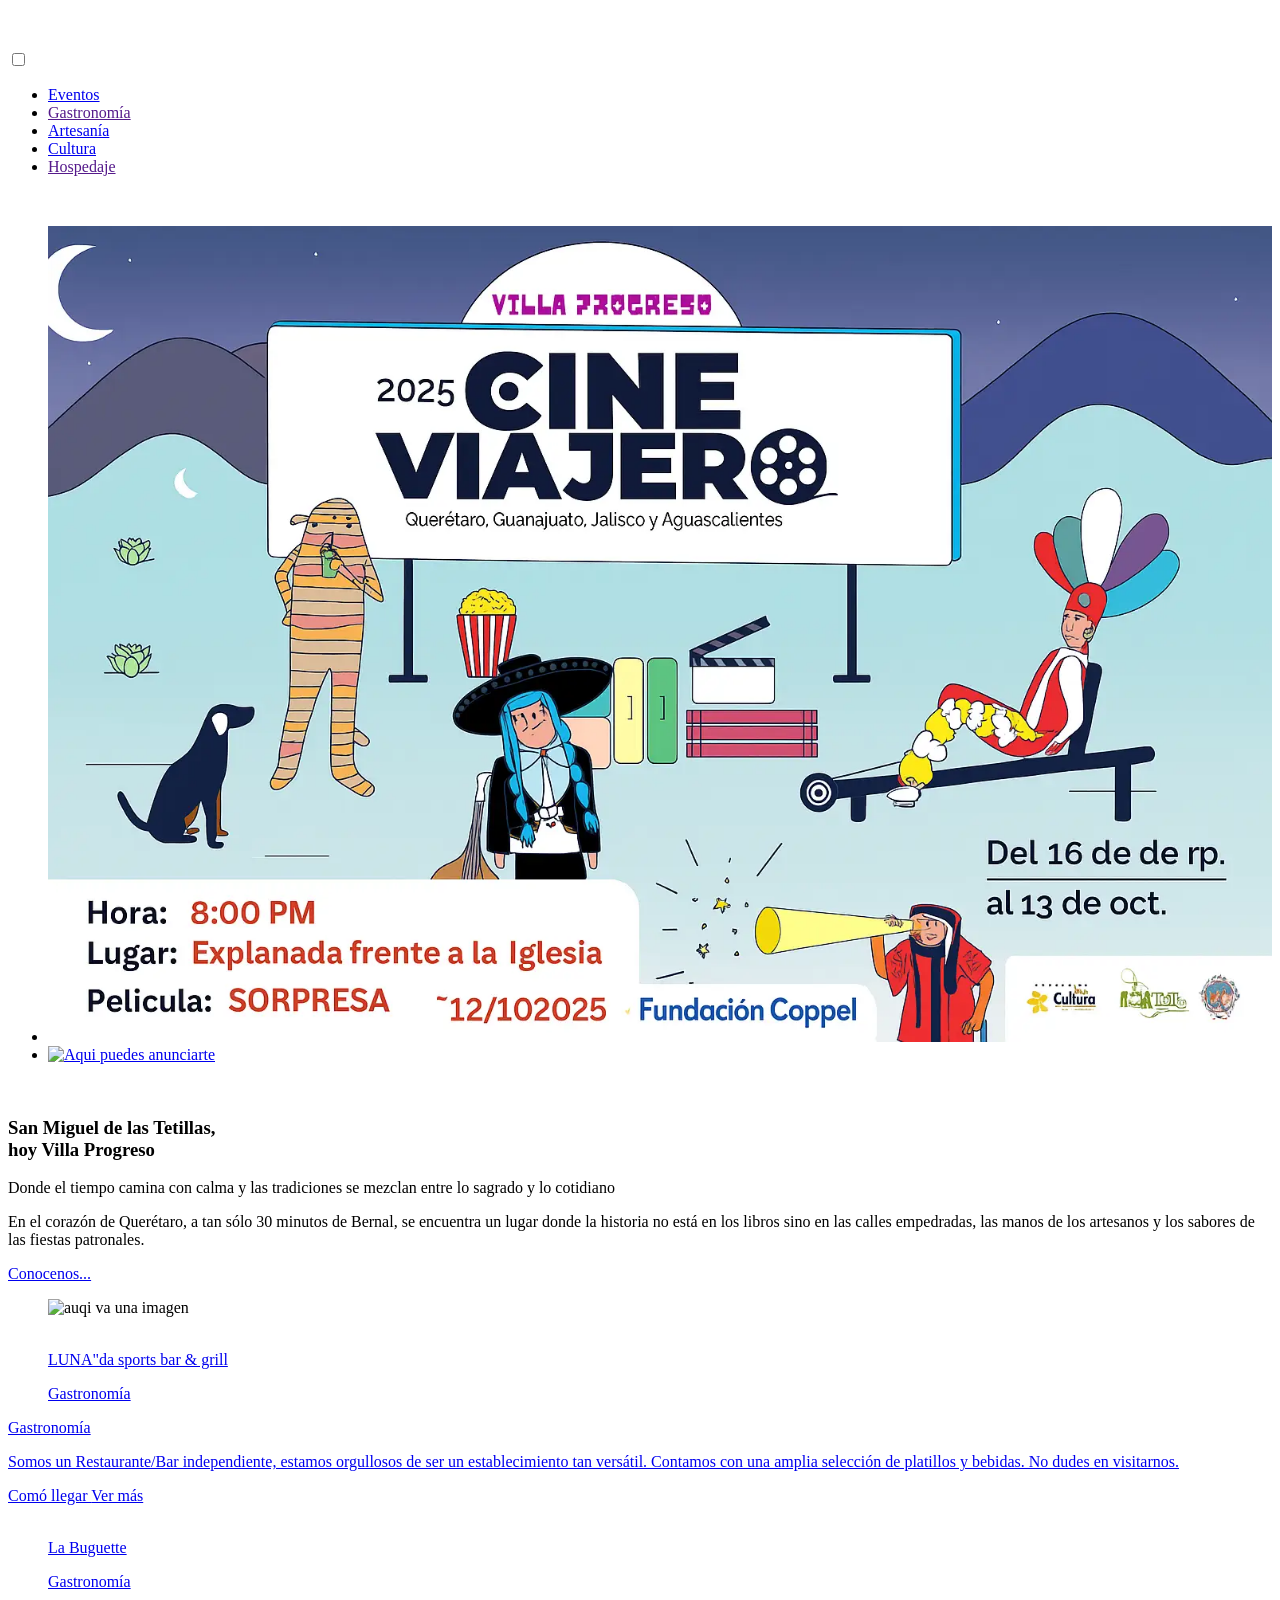
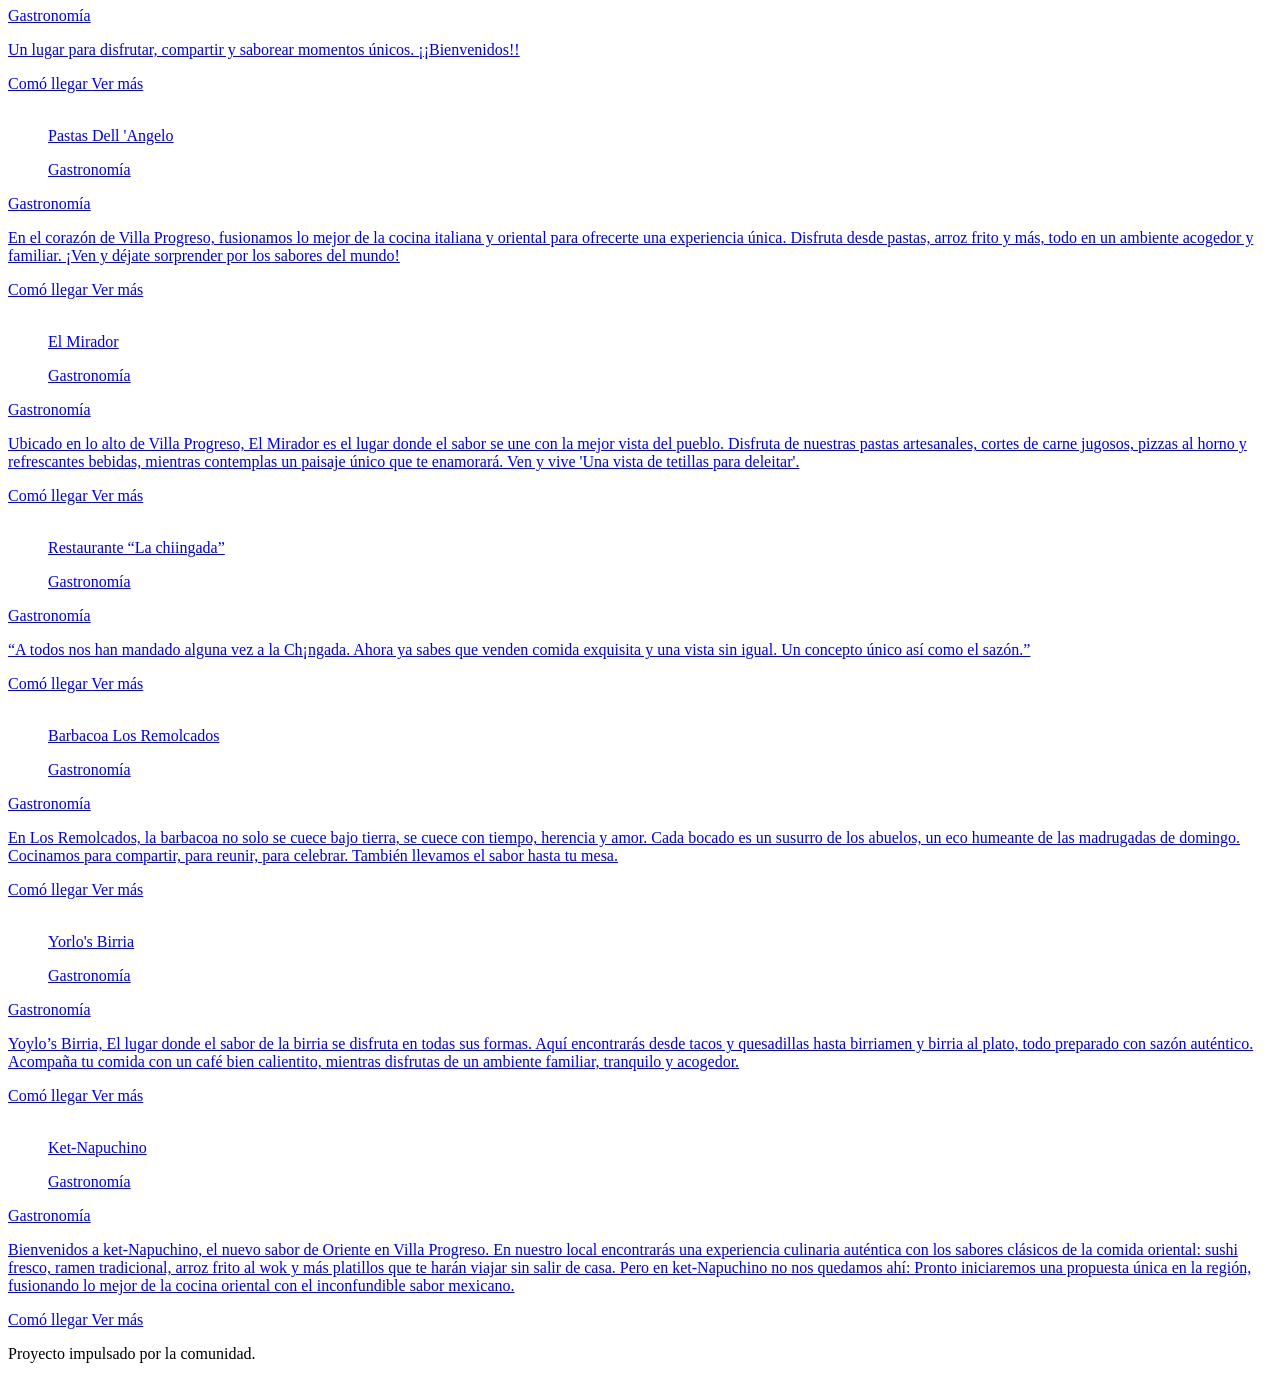
==== index.html @ 4c554a11 "se agrego evento cine viajero" ====
<!DOCTYPE html>
<html lang="es-MX">
  <head>
    <meta charset="UTF-8" />
    <meta name="viewport" content="width=device-width, initial-scale=1.0" />

    <title>Villa Progreso</title>

    <link rel="stylesheet" href="./styles/styles.css" />

    <link
      rel="icon"
      sizes="16x16 32x32 48x48"
      type="image/x-icon"
      href="./assets/villaprogreso/ico/vpfav.ico"
    />

    <link rel="canonical" href="https://www.villaprogreso.com" />

    <meta
      name="description"
      content="Villa Progreso, considerada una de las joyas del semidesierto queretano, destaca por la riqueza de su cultura y tradición. Este emblemático lugar es reconocido por la elaboración de artesanías en ixtle, el aprovechamiento del maguey, su cerámica típica y, de manera especial, por la celebración en honor a San Miguel Arcángel, una festividad que reúne historia, devoción y comunidad."
    />

    <meta name="robots" content="Index, content" />
    <!-- <meta name="robots" content="Index, follow"> -->

    <meta name="theme-color" content="#226DAA" />

    <!-- open graph -->
    <meta property="og:title" content="Villa Progreso" />
    <meta
      property="og:description"
      content="Villa Progreso, considerada una de las joyas del semidesierto queretano, destaca por la riqueza de su cultura y tradición. Este emblemático lugar es reconocido por la elaboración de artesanías en ixtle, el aprovechamiento del maguey, su cerámica típica y, de manera especial, por la celebración en honor a San Miguel Arcángel, una festividad que reúne historia, devoción y comunidad."
    />
    <meta
      property="og:image"
      content="https://villaprogreso.com/assets/carousel/eventos/fiestaSanMiguelArcangel169.webp"
    />
    <meta
      property="og:image:alt"
      content="Villa Progreso, fiesta en honor a San Migul Arcangel 26 al 30 de Septiembre."
    />

    <!-- <script defer src="js.js"></script> -->

    <link rel="stylesheet" href="./styles/menu.css" />
    <link rel="stylesheet" href="./styles/carousel.css" />
    <link rel="stylesheet" href="./styles/invitacion.css" />
    <link rel="stylesheet" href="./styles/cards.css" />

    <!-- <link rel="stylesheet" href="./css/tablet.css" media="screen and (min-width: 600px)"> -->
    <!--media=s"creen and (width >= 600px)"-->

    <script defer src="./js/carousel.js"></script>
  </head>
  <body>
    <header class="header">
      <nav class="nav container">
        <label for="" class="icox"></label>

        <figure class="nav__figure">
          <a href="./index.html">
            <img
              src="./assets/villaprogreso/ico/logoVilla.svg"
              alt=""
              class="nav__logo"
            />
          </a>
        </figure>

        <label class="nav__toggle">
          <input type="checkbox" id="menu-input" class="nav__input" />
        </label>

        <ul class="nav__list">
          <li class="nav__item">
            <a href="./cineViajero.html" class="nav__link">
              Eventos
            </a>
          </li>

          <li class="nav__item">
            <a href="" class="nav__link desabled"> Gastronomía</a>
          </li>

          <li class="nav__item">
            <a href="#" class="nav__link desabled"> Artesanía</a>
          </li>

          <li class="nav__item">
            <a href="#" class="nav__link desabled"> Cultura </a>
          </li>

          <li class="nav__item">
            <a href="" class="nav__link desabled"> Hospedaje </a>
          </li>
        </ul>
      </nav>
    </header>

    <main class="main container">
      <section class="section__carousel">
        <div class="wrapper">
          <img
            src="./assets/carousel/icons/arrow-left.png"
            alt=""
            class="i left"
            id="left"
          />

          <ul class="carousel">
            <li class="card">
              <div class="img">
                <a href="./cineViajero.html" target="">
                  <img
                    src="./assets/carousel/eventos/cineviajero.webp"
                    alt=""
                    draggable="false"
                    style="
                      width: 100%;
                      height: 100%;
                      object-fit: contain;
                      object-position: center;
                    "
                  />
                </a>
              </div>
            </li>

            <li class="card">
              <div class="img">
                <a href="#">
                  <picture>
                    <source
                      media="(min-width:1020px)"
                      srcset="./assets/carousel/anunciate/anuncio1024.webp"
                    />

                    <source
                      media="(min-width:760px)"
                      srcset="./assets/carousel/anunciate/anuncio768.webp"
                    />

                    <source
                      media="(min-width:640px)"
                      srcset="./assets/carousel/anunciate/anuncio640.webp"
                    />

                    <img
                      src="./assets/carousel/anunciate/anuncio360.webp"
                      alt="Aqui puedes anunciarte"
                      draggable="false"
                    />
                  </picture>
                </a>
              </div>
            </li>
          </ul>

          <img
            src="./assets/carousel/icons/arrow-right.png"
            alt=""
            class="i righ"
            id="right"
          />
        </div>
      </section>

      <section class="invitacion">
        <article class="invitacion__article">
          <h1>
            San Miguel de las Tetillas, <br />
            hoy Villa Progreso
          </h1>
          <p>
            Donde el tiempo camina con calma y las tradiciones se mezclan entre
            lo sagrado y lo cotidiano
          </p>

          <p>
            En el corazón de Querétaro, a tan sólo 30 minutos de Bernal, se
            encuentra un lugar donde la historia no está en los libros sino en
            las calles empedradas, las manos de los artesanos y los sabores de
            las fiestas patronales.
          </p>

          <a href="./conocenos.html" class="btn-primary"> Conocenos... </a>
        </article>
        <figure class="invitacion__picture">
          <img
            src="./assets/villaprogreso/parroquia43.webp"
            alt="auqi va una imagen"
            class="invitacion__img"
          />
        </figure>
      </section>

      <section class="cards__main">
        <div class="cards__container">
          <!-- la Luna 'da -->
          <article class="card">
            <a href="./gastronomia/laLunada.html" class="card--link">
              <figure class="card__figure">
                <img src="./gastronomia/laLunada/lld01.webp" alt="" />

                <figcaption class="card__figcaption">
                  LUNA"da sports bar & grill
                </figcaption>
                <p class="category__fc">Gastronomía</p>
              </figure>
              <div class="card__text__container">
                <p class="category">Gastronomía</p>

                <p class="card__text__span lines">
                  Somos un Restaurante/Bar independiente, estamos orgullosos de
                  ser un establecimiento tan versátil. Contamos con una amplia
                  selección de platillos y bebidas. No dudes en visitarnos.
                </p>
              </div>
            </a>

            <div class="card__buttons">
              <a
                href="https://maps.app.goo.gl/YqYnYjipiBru1Eoi9"
                target="_blank"
                class="btn-card-secundary btn"
              >
                Comó llegar
              </a>

              <a
                href="./gastronomia/laLunada.html"
                class="btn-card-primary btn"
              >
                Ver más
              </a>
            </div>
          </article>

          <!-- la Buguette -->
          <article class="card">
            <a href="./gastronomia/laBuguette.html" class="card--link">
              <figure class="card__figure">
                <img src="./gastronomia/laBuguette/lb01.webp" alt="" />

                <figcaption class="card__figcaption">La Buguette</figcaption>
                <p class="category__fc">Gastronomía</p>
              </figure>
              <div class="card__text__container">
                <p class="category">Gastronomía</p>

                <p class="card__text__span lines">
                  Un lugar para disfrutar, compartir y saborear momentos únicos.
                  ¡¡Bienvenidos!!
                </p>
              </div>
            </a>

            <div class="card__buttons">
              <a
                href="https://maps.app.goo.gl/FmpTKEu6FUBRHVbZ7"
                target="_blank"
                class="btn-card-secundary btn"
              >
                Comó llegar
              </a>

              <a
                href="./gastronomia/laBuguette.html"
                class="btn-card-primary btn"
              >
                Ver más
              </a>
            </div>
          </article>

          <!-- pastas Dell 'Angelo -->
          <article class="card">
            <a href="./gastronomia/dellAngelo.html" class="card--link">
              <figure class="card__figure">
                <img src="./gastronomia/dellAngelo/cdalogo.webp" alt="" />

                <figcaption class="card__figcaption">
                  Pastas Dell 'Angelo
                </figcaption>
                <p class="category__fc">Gastronomía</p>
              </figure>
              <div class="card__text__container">
                <p class="category">Gastronomía</p>

                <p class="card__text__span lines">
                  En el corazón de Villa Progreso, fusionamos lo mejor de la
                  cocina italiana y oriental para ofrecerte una experiencia
                  única. Disfruta desde pastas, arroz frito y más, todo en un
                  ambiente acogedor y familiar. ¡Ven y déjate sorprender por los
                  sabores del mundo!
                </p>
              </div>
            </a>

            <div class="card__buttons">
              <a
                href="https://maps.app.goo.gl/3WyGg6VbJYJTY5Vo8"
                target="_blank"
                class="btn-card-secundary btn"
              >
                Comó llegar
              </a>

              <a
                href="./gastronomia/dellAngelo.html"
                class="btn-card-primary btn"
              >
                Ver más
              </a>
            </div>
          </article>

          <!-- el Mirador -->
          <article class="card">
            <a href="./gastronomia/elMirador.html" class="card--link">
              <figure class="card__figure">
                <img src="./gastronomia/elMirador/emlcentro.webp" alt="" />

                <figcaption class="card__figcaption">El Mirador</figcaption>
                <p class="category__fc">Gastronomía</p>
              </figure>
              <div class="card__text__container">
                <p class="category">Gastronomía</p>

                <p class="card__text__span lines">
                  Ubicado en lo alto de Villa Progreso, El Mirador es el lugar
                  donde el sabor se une con la mejor vista del pueblo. Disfruta
                  de nuestras pastas artesanales, cortes de carne jugosos,
                  pizzas al horno y refrescantes bebidas, mientras contemplas un
                  paisaje único que te enamorará. Ven y vive 'Una vista de
                  tetillas para deleitar'.
                </p>
              </div>
            </a>

            <div class="card__buttons">
              <a
                href="https://maps.app.goo.gl/1ybiRi67thZ9RsF89"
                target="_blank"
                class="btn-card-secundary btn"
              >
                Comó llegar
              </a>

              <a
                href="./gastronomia/elMirador.html"
                class="btn-card-primary btn"
              >
                Ver más
              </a>
            </div>
          </article>

          <!-- Restaurante “La chiingada” -->
          <article class="card">
            <a href="./gastronomia/laChingada.html" class="card--link">
              <figure class="card__figure">
                <img src="./gastronomia/laChingada/lc01.webp" alt="" />

                <figcaption class="card__figcaption">
                  Restaurante “La chiingada”
                </figcaption>
                <p class="category__fc">Gastronomía</p>
              </figure>
              <div class="card__text__container">
                <p class="category">Gastronomía</p>

                <p class="card__text__span lines">
                  “A todos nos han mandado alguna vez a la Ch¡ngada. Ahora ya
                  sabes que venden comida exquisita y una vista sin igual. Un
                  concepto único así como el sazón.”
                </p>
              </div>
            </a>

            <div class="card__buttons">
              <a
                href="https://maps.app.goo.gl/gmJ7ibFRWQPC9jTUA"
                target="_blank"
                class="btn-card-secundary btn"
              >
                Comó llegar
              </a>

              <a
                href="./gastronomia/laChingada.html"
                class="btn-card-primary btn"
              >
                Ver más
              </a>
            </div>
          </article>

          <!-- los Remolcados -->
          <article class="card">
            <a href="./gastronomia/losRemolcados.html" class="card--link">
              <figure class="card__figure">
                <img src="./gastronomia/losRemolcados/lr01.webp" alt="" />

                <figcaption class="card__figcaption">
                  Barbacoa Los Remolcados
                </figcaption>
                <p class="category__fc">Gastronomía</p>
              </figure>
              <div class="card__text__container">
                <p class="category">Gastronomía</p>

                <p class="card__text__span lines">
                  En Los Remolcados, la barbacoa no solo se cuece bajo tierra,
                  se cuece con tiempo, herencia y amor. Cada bocado es un
                  susurro de los abuelos, un eco humeante de las madrugadas de
                  domingo. Cocinamos para compartir, para reunir, para celebrar.
                  También llevamos el sabor hasta tu mesa.
                </p>
              </div>
            </a>

            <div class="card__buttons">
              <a
                href="https://maps.app.goo.gl/9jHkiJTRdJJL4L1Q6"
                target="_blank"
                class="btn-card-secundary btn"
              >
                Comó llegar
              </a>

              <a
                href="./gastronomia/losRemolcados.html"
                class="btn-card-primary btn"
              >
                Ver más
              </a>
            </div>
          </article>

          <!-- los Tres Carnales -->
          <!-- <article class="card">
            <a href="./gastronomia/losTresCarnales.html" class="card--link">
              <figure class="card__figure">
                <img
                  src="./gastronomia/losTresCarnales/losTresCarnales01.webp"
                  alt=""
                />

                <figcaption class="card__figcaption">
                  Taqueria Los Tres Carnales
                </figcaption>
                <p class="category__fc">Gastronomía</p>
              </figure>
              <div class="card__text__container">
                <p class="category">Gastronomía</p>

                <p class="card__text__span lines">
                  Taquería Los Tres Carnales, Disfruta el sabor auténtico de
                  Villa Progreso con taquitos llenos de sazón. En Taquería Los
                  Tres Carnales encontrarás un ambiente familiar, rico sazón y
                  un menú lleno de antojitos: tacos, volcanes, quesadillas y
                  mucho más. También contamos con servicio a domicilio y
                  atención para tus eventos. ¡No te quedes con el antojo, ven y
                  conoce Taquería Los Tres Carnales! 🌮🔥
                </p>
              </div>
            </a>

            <div class="card__buttons">
              <a
                href="https://maps.app.goo.gl/isxGPs5d1E8Lze8aA"
                target="_blank"
                class="btn-card-secundary btn"
              >
                Comó llegar
              </a>

              <a
                href="./gastronomia/losTresCarnales.html"
                class="btn-card-primary btn"
              >
                Ver más
              </a>
            </div>
          </article> -->

          <!-- Yorlos Birria -->
          <article class="card">
            <a href="./gastronomia/yorlosBirria.html" class="card--link">
              <figure class="card__figure">
                <img src="./gastronomia/yorlosBirria/yb01.webp" alt="" />

                <figcaption class="card__figcaption">Yorlo's Birria</figcaption>
                <p class="category__fc">Gastronomía</p>
              </figure>
              <div class="card__text__container">
                <p class="category">Gastronomía</p>

                <p class="card__text__span lines">
                  Yoylo’s Birria, El lugar donde el sabor de la birria se
                  disfruta en todas sus formas. Aquí encontrarás desde tacos y
                  quesadillas hasta birriamen y birria al plato, todo preparado
                  con sazón auténtico. Acompaña tu comida con un café bien
                  calientito, mientras disfrutas de un ambiente familiar,
                  tranquilo y acogedor.
                </p>
              </div>
            </a>

            <div class="card__buttons">
              <a
                href="https://maps.app.goo.gl/Jc1QsHDhvcxaP7cLA"
                target="_blank"
                class="btn-card-secundary btn"
              >
                Comó llegar
              </a>

              <a
                href="./gastronomia/yorlosBirria.html"
                class="btn-card-primary btn"
              >
                Ver más
              </a>
            </div>
          </article>

          <!-- ket-Napuchino -->
          <article class="card">
            <a href="./gastronomia/ketNapuchino.html" class="card--link">
              <figure class="card__figure">
                <img src="./gastronomia/ketNapuchino/kn01.webp" alt="" />

                <figcaption class="card__figcaption">Ket-Napuchino</figcaption>
                <p class="category__fc">Gastronomía</p>
              </figure>
              <div class="card__text__container">
                <p class="category">Gastronomía</p>

                <p class="card__text__span lines">
                  Bienvenidos a ket-Napuchino, el nuevo sabor de Oriente en
                  Villa Progreso. En nuestro local encontrarás una experiencia
                  culinaria auténtica con los sabores clásicos de la comida
                  oriental: sushi fresco, ramen tradicional, arroz frito al wok
                  y más platillos que te harán viajar sin salir de casa. Pero en
                  ket-Napuchino no nos quedamos ahí: Pronto iniciaremos una
                  propuesta única en la región, fusionando lo mejor de la cocina
                  oriental con el inconfundible sabor mexicano.
                </p>
              </div>
            </a>

            <div class="card__buttons">
              <a
                href="https://maps.app.goo.gl/Z9stx4shYhFq1jr29"
                target="_blank"
                class="btn-card-secundary btn"
              >
                Comó llegar
              </a>

              <a
                href="./gastronomia/ketNapuchino.html"
                class="btn-card-primary btn"
              >
                Ver más
              </a>
            </div>
          </article>

          <!-- la Luna 'da -->
          <!-- <article class="card">
            <a href="./gastronomia/laLunada.html" class="card--link">
              <figure class="card__figure">
                <img src="./gastronomia/laLunada/lld01.webp" alt="" />

                <figcaption class="card__figcaption">
                  LUNA"da sports bar & grill
                </figcaption>
                <p class="category__fc">Gastronomía</p>
              </figure>
              <div class="card__text__container">
                <p class="category">Gastronomía</p>

                <p class="card__text__span lines">
                  Somos un Restaurante/Bar independiente, estamos orgullosos de
                  ser un establecimiento tan versátil. Contamos con una amplia
                  selección de platillos y bebidas. No dudes en visitarnos.
                </p>
              </div>
            </a>

            <div class="card__buttons">
              <a
                href="https://maps.app.goo.gl/YqYnYjipiBru1Eoi9"
                target="_blank"
                class="btn-card-secundary btn"
              >
                Comó llegar
              </a>

              <a
                href="./gastronomia/lalunada.html"
                class="btn-card-primary btn"
              >
                Ver más
              </a>
            </div>
          </article> -->
        </div>
      </section>
    </main>

    <footer class="footer container">
      <p>Proyecto impulsado por la comunidad.</p>
    </footer>
  </body>
</html>
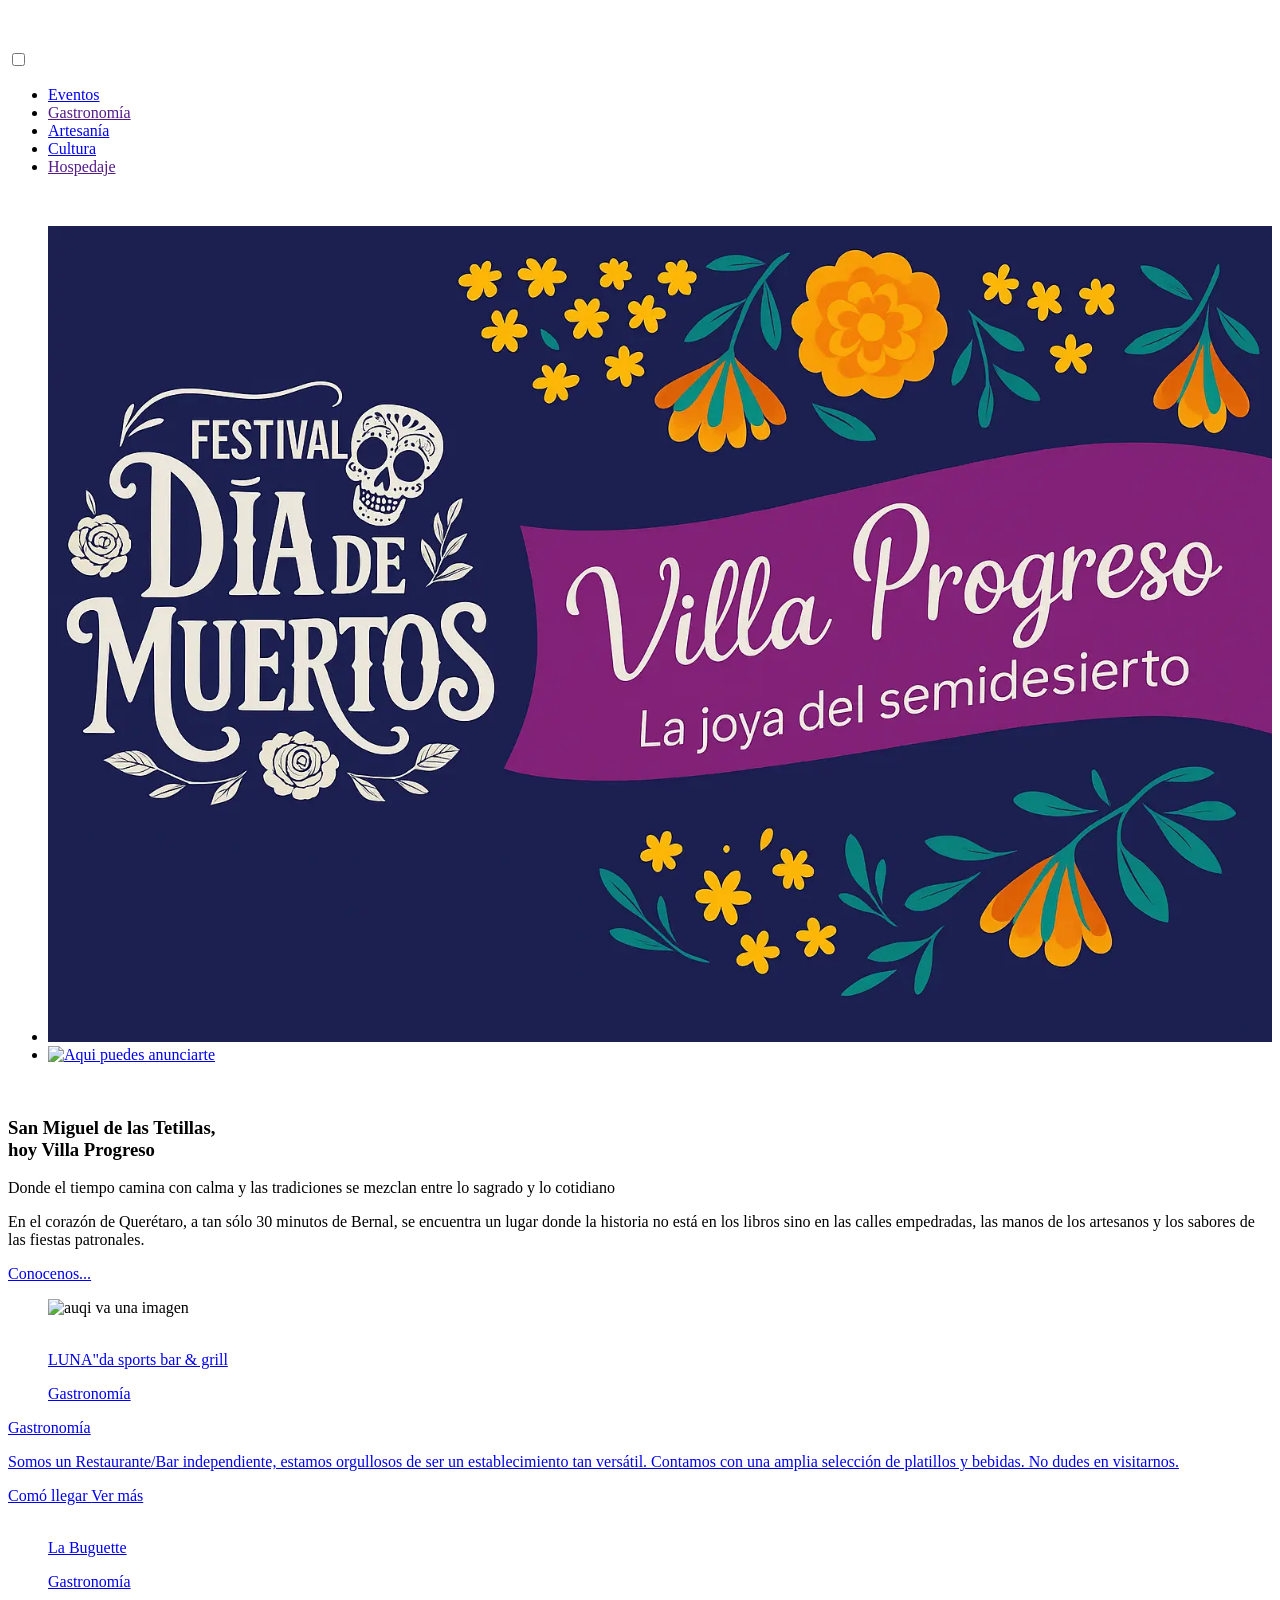
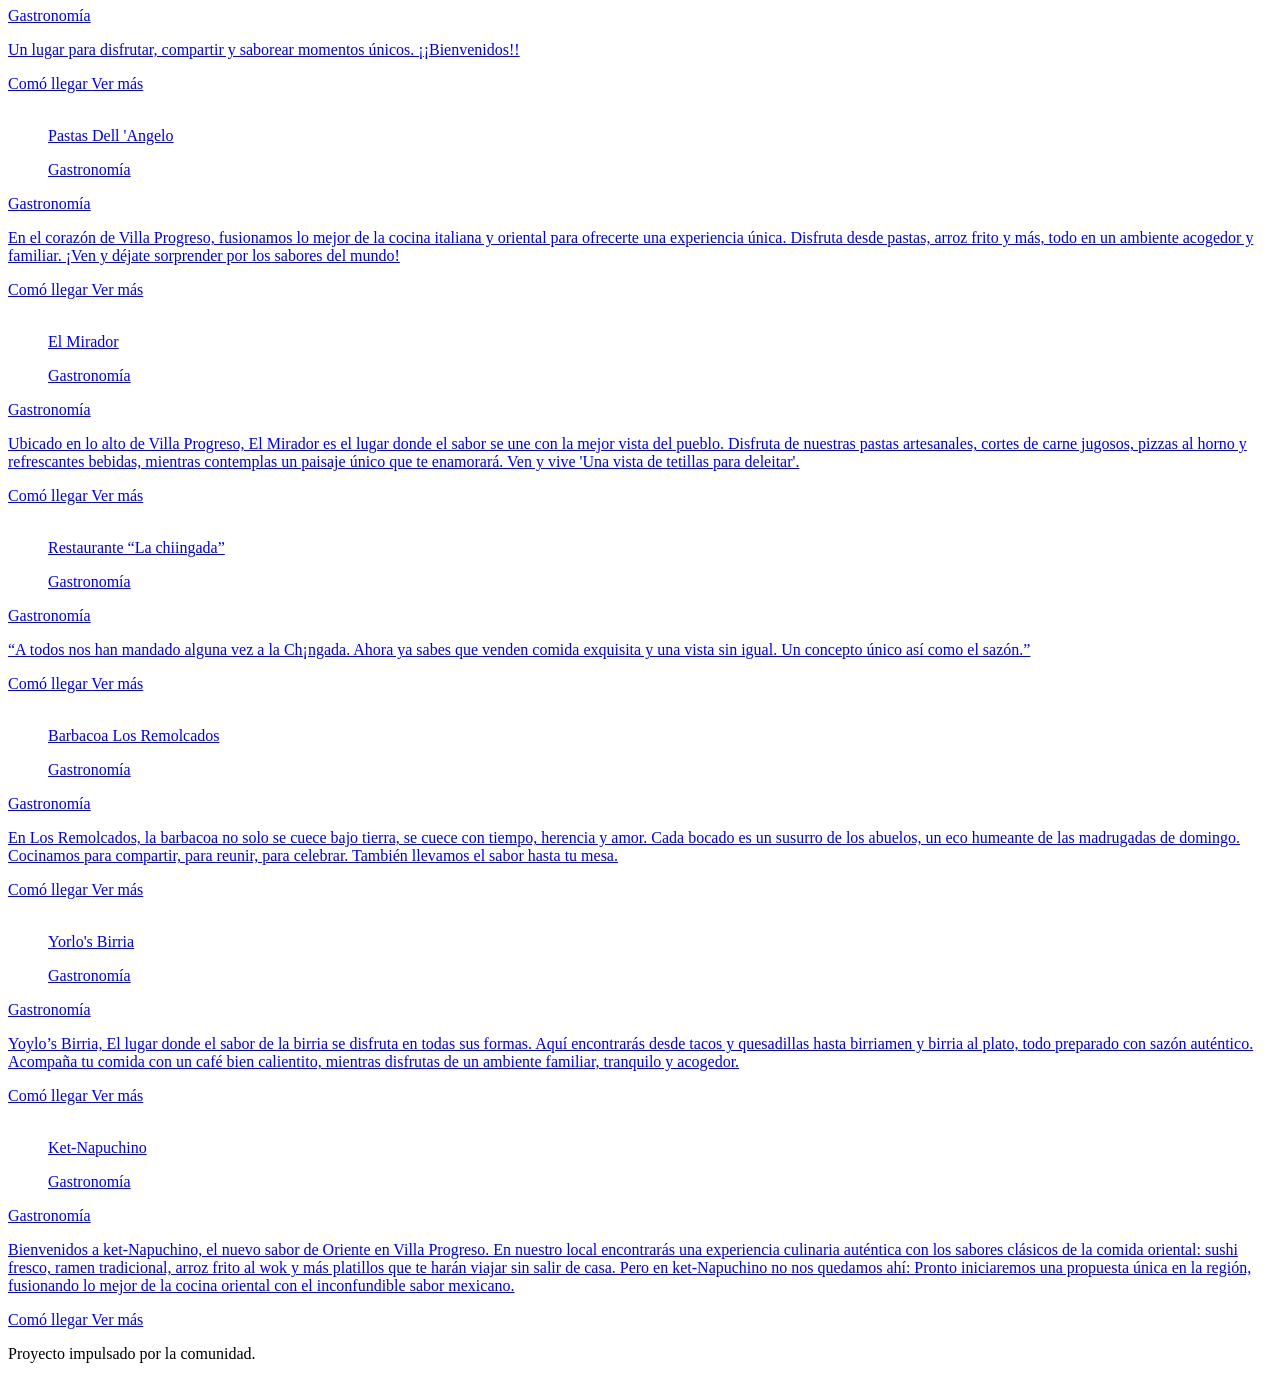
==== commit 58e0b20e: "se agrego evento de dia de muertos" ====
--- a/index.html
+++ b/index.html
@@ -75,7 +75,7 @@
 
         <ul class="nav__list">
           <li class="nav__item">
-            <a href="./cineViajero.html" class="nav__link">
+            <a href="./diaDeMuertos.html" class="nav__link">
               Eventos
             </a>
           </li>
@@ -112,9 +112,9 @@
           <ul class="carousel">
             <li class="card">
               <div class="img">
-                <a href="./cineViajero.html" target="">
+                <a href="./diaDeMuertos.html" target="">
                   <img
-                    src="./assets/carousel/eventos/cineviajero.webp"
+                    src="./assets/carousel/eventos/muertos01.webp"
                     alt=""
                     draggable="false"
                     style="
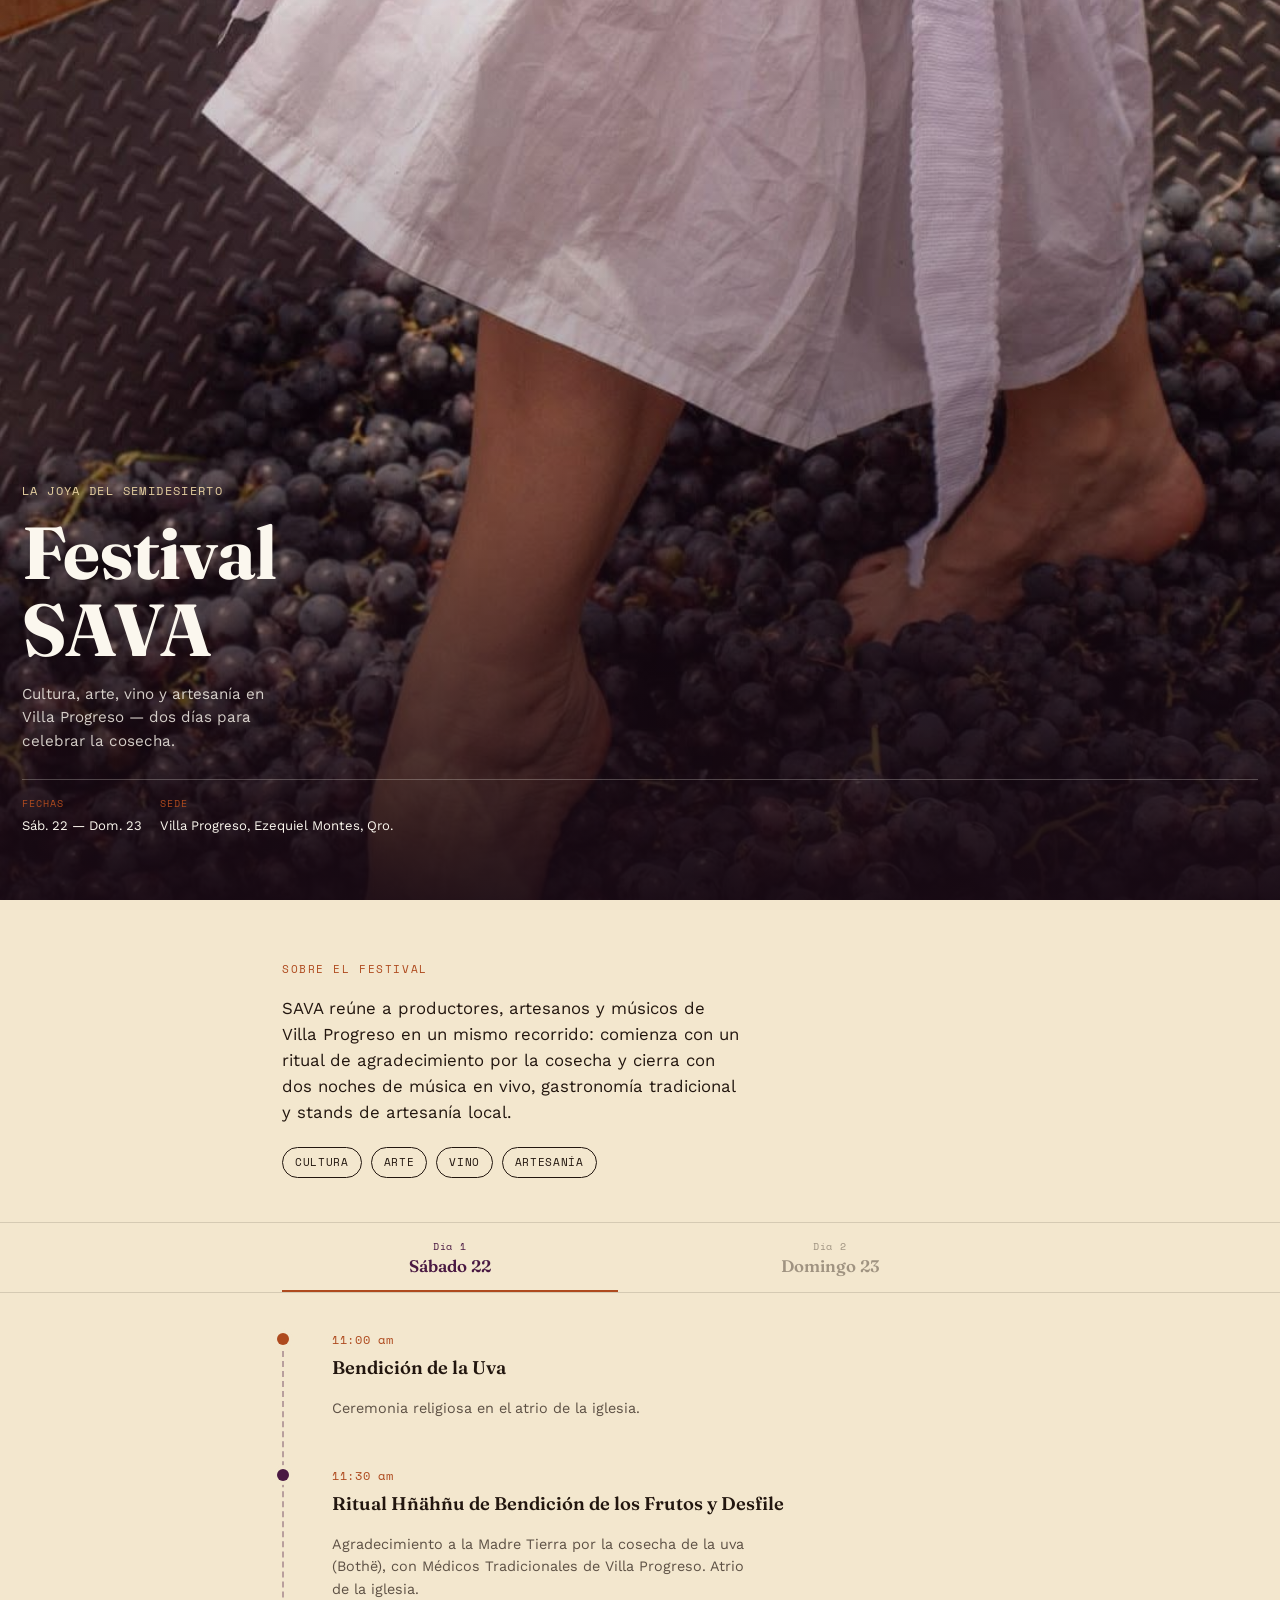
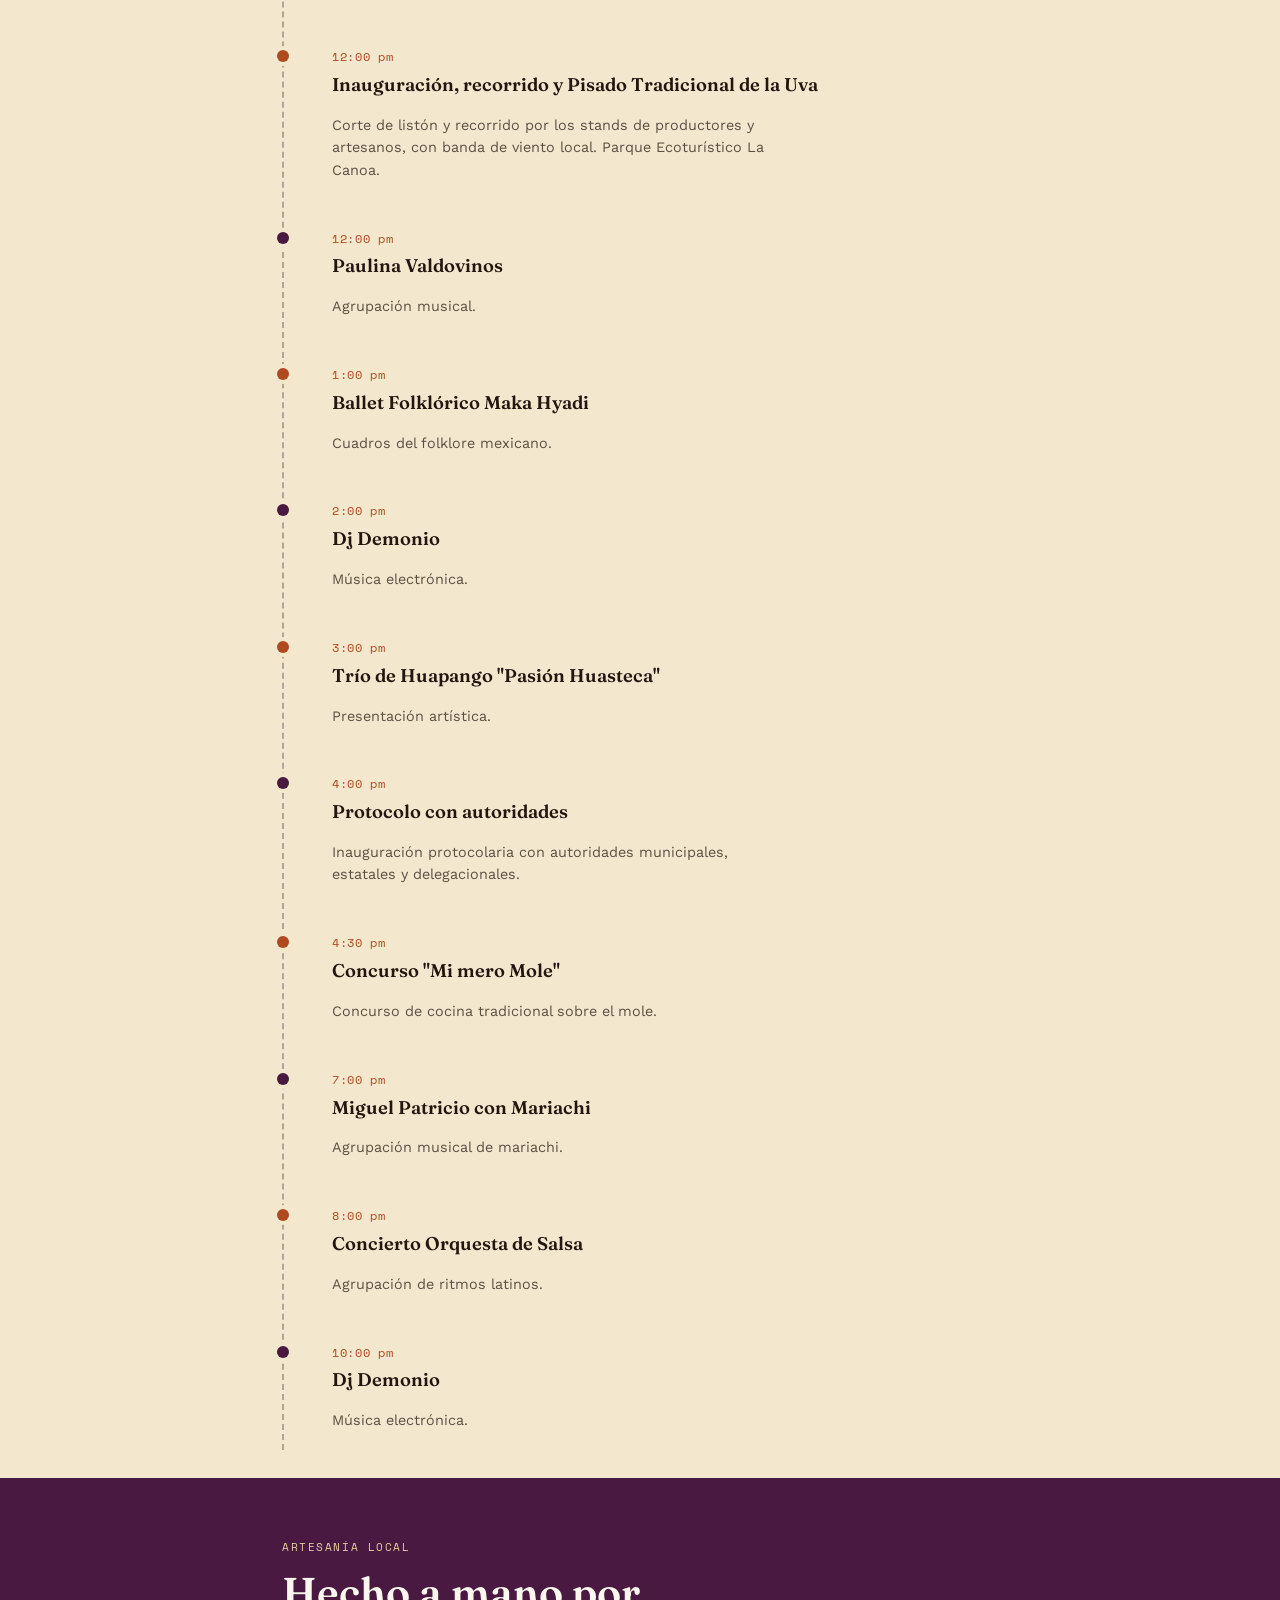
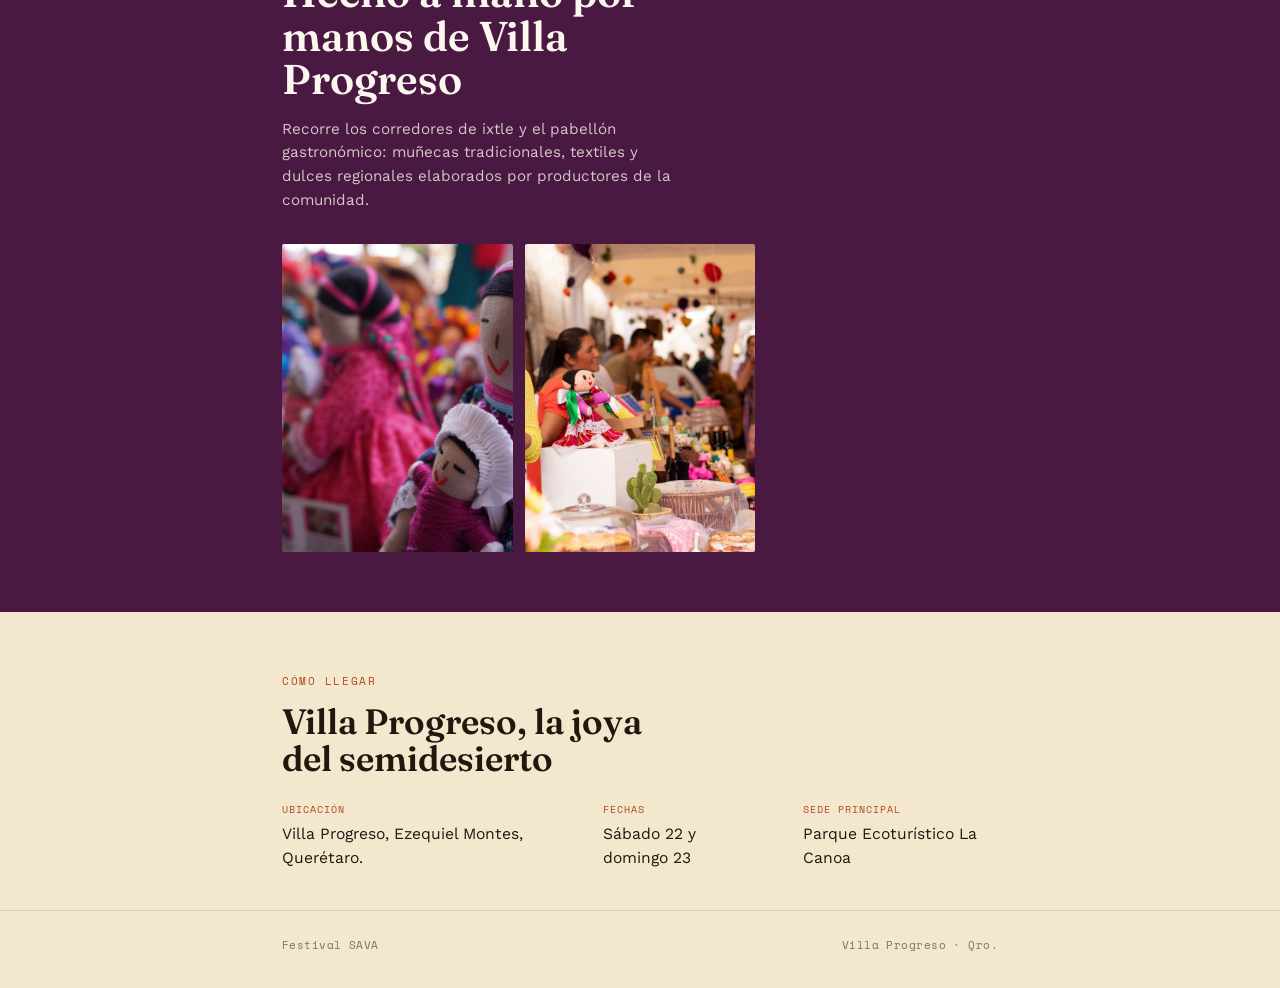
==== commit 676f2c4e: "evento1 evento1" ====
--- a/index.html
+++ b/index.html
@@ -1,621 +1,558 @@
 <!DOCTYPE html>
-<html lang="es-MX">
-  <head>
-    <meta charset="UTF-8" />
-    <meta name="viewport" content="width=device-width, initial-scale=1.0" />
-
-    <title>Villa Progreso</title>
-
-    <link rel="stylesheet" href="./styles/styles.css" />
-
-    <link
-      rel="icon"
-      sizes="16x16 32x32 48x48"
-      type="image/x-icon"
-      href="./assets/villaprogreso/ico/vpfav.ico"
-    />
-
-    <link rel="canonical" href="https://www.villaprogreso.com" />
-
-    <meta
-      name="description"
-      content="Villa Progreso, considerada una de las joyas del semidesierto queretano, destaca por la riqueza de su cultura y tradición. Este emblemático lugar es reconocido por la elaboración de artesanías en ixtle, el aprovechamiento del maguey, su cerámica típica y, de manera especial, por la celebración en honor a San Miguel Arcángel, una festividad que reúne historia, devoción y comunidad."
-    />
-
-    <meta name="robots" content="Index, content" />
-    <!-- <meta name="robots" content="Index, follow"> -->
-
-    <meta name="theme-color" content="#226DAA" />
-
-    <!-- open graph -->
-    <meta property="og:title" content="Villa Progreso" />
-    <meta
-      property="og:description"
-      content="Villa Progreso, considerada una de las joyas del semidesierto queretano, destaca por la riqueza de su cultura y tradición. Este emblemático lugar es reconocido por la elaboración de artesanías en ixtle, el aprovechamiento del maguey, su cerámica típica y, de manera especial, por la celebración en honor a San Miguel Arcángel, una festividad que reúne historia, devoción y comunidad."
-    />
-    <meta
-      property="og:image"
-      content="https://villaprogreso.com/assets/carousel/eventos/fiestaSanMiguelArcangel169.webp"
-    />
-    <meta
-      property="og:image:alt"
-      content="Villa Progreso, fiesta en honor a San Migul Arcangel 26 al 30 de Septiembre."
-    />
-
-    <!-- <script defer src="js.js"></script> -->
-
-    <link rel="stylesheet" href="./styles/menu.css" />
-    <link rel="stylesheet" href="./styles/carousel.css" />
-    <link rel="stylesheet" href="./styles/invitacion.css" />
-    <link rel="stylesheet" href="./styles/cards.css" />
-
-    <!-- <link rel="stylesheet" href="./css/tablet.css" media="screen and (min-width: 600px)"> -->
-    <!--media=s"creen and (width >= 600px)"-->
-
-    <script defer src="./js/carousel.js"></script>
-  </head>
-  <body>
-    <header class="header">
-      <nav class="nav container">
-        <label for="" class="icox"></label>
-
-        <figure class="nav__figure">
-          <a href="./index.html">
-            <img
-              src="./assets/villaprogreso/ico/logoVilla.svg"
-              alt=""
-              class="nav__logo"
-            />
-          </a>
-        </figure>
-
-        <label class="nav__toggle">
-          <input type="checkbox" id="menu-input" class="nav__input" />
-        </label>
-
-        <ul class="nav__list">
-          <li class="nav__item">
-            <a href="./diaDeMuertos.html" class="nav__link">
-              Eventos
-            </a>
-          </li>
-
-          <li class="nav__item">
-            <a href="" class="nav__link desabled"> Gastronomía</a>
-          </li>
-
-          <li class="nav__item">
-            <a href="#" class="nav__link desabled"> Artesanía</a>
-          </li>
-
-          <li class="nav__item">
-            <a href="#" class="nav__link desabled"> Cultura </a>
-          </li>
-
-          <li class="nav__item">
-            <a href="" class="nav__link desabled"> Hospedaje </a>
-          </li>
-        </ul>
-      </nav>
-    </header>
-
-    <main class="main container">
-      <section class="section__carousel">
-        <div class="wrapper">
-          <img
-            src="./assets/carousel/icons/arrow-left.png"
-            alt=""
-            class="i left"
-            id="left"
-          />
-
-          <ul class="carousel">
-            <li class="card">
-              <div class="img">
-                <a href="./diaDeMuertos.html" target="">
-                  <img
-                    src="./assets/carousel/eventos/muertos01.webp"
-                    alt=""
-                    draggable="false"
-                    style="
-                      width: 100%;
-                      height: 100%;
-                      object-fit: contain;
-                      object-position: center;
-                    "
-                  />
-                </a>
-              </div>
-            </li>
-
-            <li class="card">
-              <div class="img">
-                <a href="#">
-                  <picture>
-                    <source
-                      media="(min-width:1020px)"
-                      srcset="./assets/carousel/anunciate/anuncio1024.webp"
-                    />
-
-                    <source
-                      media="(min-width:760px)"
-                      srcset="./assets/carousel/anunciate/anuncio768.webp"
-                    />
-
-                    <source
-                      media="(min-width:640px)"
-                      srcset="./assets/carousel/anunciate/anuncio640.webp"
-                    />
-
-                    <img
-                      src="./assets/carousel/anunciate/anuncio360.webp"
-                      alt="Aqui puedes anunciarte"
-                      draggable="false"
-                    />
-                  </picture>
-                </a>
-              </div>
-            </li>
-          </ul>
-
-          <img
-            src="./assets/carousel/icons/arrow-right.png"
-            alt=""
-            class="i righ"
-            id="right"
-          />
-        </div>
-      </section>
-
-      <section class="invitacion">
-        <article class="invitacion__article">
-          <h1>
-            San Miguel de las Tetillas, <br />
-            hoy Villa Progreso
-          </h1>
-          <p>
-            Donde el tiempo camina con calma y las tradiciones se mezclan entre
-            lo sagrado y lo cotidiano
-          </p>
-
-          <p>
-            En el corazón de Querétaro, a tan sólo 30 minutos de Bernal, se
-            encuentra un lugar donde la historia no está en los libros sino en
-            las calles empedradas, las manos de los artesanos y los sabores de
-            las fiestas patronales.
-          </p>
-
-          <a href="./conocenos.html" class="btn-primary"> Conocenos... </a>
-        </article>
-        <figure class="invitacion__picture">
-          <img
-            src="./assets/villaprogreso/parroquia43.webp"
-            alt="auqi va una imagen"
-            class="invitacion__img"
-          />
-        </figure>
-      </section>
-
-      <section class="cards__main">
-        <div class="cards__container">
-          <!-- la Luna 'da -->
-          <article class="card">
-            <a href="./gastronomia/laLunada.html" class="card--link">
-              <figure class="card__figure">
-                <img src="./gastronomia/laLunada/lld01.webp" alt="" />
-
-                <figcaption class="card__figcaption">
-                  LUNA"da sports bar & grill
-                </figcaption>
-                <p class="category__fc">Gastronomía</p>
-              </figure>
-              <div class="card__text__container">
-                <p class="category">Gastronomía</p>
-
-                <p class="card__text__span lines">
-                  Somos un Restaurante/Bar independiente, estamos orgullosos de
-                  ser un establecimiento tan versátil. Contamos con una amplia
-                  selección de platillos y bebidas. No dudes en visitarnos.
-                </p>
-              </div>
-            </a>
-
-            <div class="card__buttons">
-              <a
-                href="https://maps.app.goo.gl/YqYnYjipiBru1Eoi9"
-                target="_blank"
-                class="btn-card-secundary btn"
-              >
-                Comó llegar
-              </a>
-
-              <a
-                href="./gastronomia/laLunada.html"
-                class="btn-card-primary btn"
-              >
-                Ver más
-              </a>
-            </div>
-          </article>
-
-          <!-- la Buguette -->
-          <article class="card">
-            <a href="./gastronomia/laBuguette.html" class="card--link">
-              <figure class="card__figure">
-                <img src="./gastronomia/laBuguette/lb01.webp" alt="" />
-
-                <figcaption class="card__figcaption">La Buguette</figcaption>
-                <p class="category__fc">Gastronomía</p>
-              </figure>
-              <div class="card__text__container">
-                <p class="category">Gastronomía</p>
-
-                <p class="card__text__span lines">
-                  Un lugar para disfrutar, compartir y saborear momentos únicos.
-                  ¡¡Bienvenidos!!
-                </p>
-              </div>
-            </a>
-
-            <div class="card__buttons">
-              <a
-                href="https://maps.app.goo.gl/FmpTKEu6FUBRHVbZ7"
-                target="_blank"
-                class="btn-card-secundary btn"
-              >
-                Comó llegar
-              </a>
-
-              <a
-                href="./gastronomia/laBuguette.html"
-                class="btn-card-primary btn"
-              >
-                Ver más
-              </a>
-            </div>
-          </article>
-
-          <!-- pastas Dell 'Angelo -->
-          <article class="card">
-            <a href="./gastronomia/dellAngelo.html" class="card--link">
-              <figure class="card__figure">
-                <img src="./gastronomia/dellAngelo/cdalogo.webp" alt="" />
-
-                <figcaption class="card__figcaption">
-                  Pastas Dell 'Angelo
-                </figcaption>
-                <p class="category__fc">Gastronomía</p>
-              </figure>
-              <div class="card__text__container">
-                <p class="category">Gastronomía</p>
-
-                <p class="card__text__span lines">
-                  En el corazón de Villa Progreso, fusionamos lo mejor de la
-                  cocina italiana y oriental para ofrecerte una experiencia
-                  única. Disfruta desde pastas, arroz frito y más, todo en un
-                  ambiente acogedor y familiar. ¡Ven y déjate sorprender por los
-                  sabores del mundo!
-                </p>
-              </div>
-            </a>
-
-            <div class="card__buttons">
-              <a
-                href="https://maps.app.goo.gl/3WyGg6VbJYJTY5Vo8"
-                target="_blank"
-                class="btn-card-secundary btn"
-              >
-                Comó llegar
-              </a>
-
-              <a
-                href="./gastronomia/dellAngelo.html"
-                class="btn-card-primary btn"
-              >
-                Ver más
-              </a>
-            </div>
-          </article>
-
-          <!-- el Mirador -->
-          <article class="card">
-            <a href="./gastronomia/elMirador.html" class="card--link">
-              <figure class="card__figure">
-                <img src="./gastronomia/elMirador/emlcentro.webp" alt="" />
-
-                <figcaption class="card__figcaption">El Mirador</figcaption>
-                <p class="category__fc">Gastronomía</p>
-              </figure>
-              <div class="card__text__container">
-                <p class="category">Gastronomía</p>
-
-                <p class="card__text__span lines">
-                  Ubicado en lo alto de Villa Progreso, El Mirador es el lugar
-                  donde el sabor se une con la mejor vista del pueblo. Disfruta
-                  de nuestras pastas artesanales, cortes de carne jugosos,
-                  pizzas al horno y refrescantes bebidas, mientras contemplas un
-                  paisaje único que te enamorará. Ven y vive 'Una vista de
-                  tetillas para deleitar'.
-                </p>
-              </div>
-            </a>
-
-            <div class="card__buttons">
-              <a
-                href="https://maps.app.goo.gl/1ybiRi67thZ9RsF89"
-                target="_blank"
-                class="btn-card-secundary btn"
-              >
-                Comó llegar
-              </a>
-
-              <a
-                href="./gastronomia/elMirador.html"
-                class="btn-card-primary btn"
-              >
-                Ver más
-              </a>
-            </div>
-          </article>
-
-          <!-- Restaurante “La chiingada” -->
-          <article class="card">
-            <a href="./gastronomia/laChingada.html" class="card--link">
-              <figure class="card__figure">
-                <img src="./gastronomia/laChingada/lc01.webp" alt="" />
-
-                <figcaption class="card__figcaption">
-                  Restaurante “La chiingada”
-                </figcaption>
-                <p class="category__fc">Gastronomía</p>
-              </figure>
-              <div class="card__text__container">
-                <p class="category">Gastronomía</p>
-
-                <p class="card__text__span lines">
-                  “A todos nos han mandado alguna vez a la Ch¡ngada. Ahora ya
-                  sabes que venden comida exquisita y una vista sin igual. Un
-                  concepto único así como el sazón.”
-                </p>
-              </div>
-            </a>
-
-            <div class="card__buttons">
-              <a
-                href="https://maps.app.goo.gl/gmJ7ibFRWQPC9jTUA"
-                target="_blank"
-                class="btn-card-secundary btn"
-              >
-                Comó llegar
-              </a>
-
-              <a
-                href="./gastronomia/laChingada.html"
-                class="btn-card-primary btn"
-              >
-                Ver más
-              </a>
-            </div>
-          </article>
-
-          <!-- los Remolcados -->
-          <article class="card">
-            <a href="./gastronomia/losRemolcados.html" class="card--link">
-              <figure class="card__figure">
-                <img src="./gastronomia/losRemolcados/lr01.webp" alt="" />
-
-                <figcaption class="card__figcaption">
-                  Barbacoa Los Remolcados
-                </figcaption>
-                <p class="category__fc">Gastronomía</p>
-              </figure>
-              <div class="card__text__container">
-                <p class="category">Gastronomía</p>
-
-                <p class="card__text__span lines">
-                  En Los Remolcados, la barbacoa no solo se cuece bajo tierra,
-                  se cuece con tiempo, herencia y amor. Cada bocado es un
-                  susurro de los abuelos, un eco humeante de las madrugadas de
-                  domingo. Cocinamos para compartir, para reunir, para celebrar.
-                  También llevamos el sabor hasta tu mesa.
-                </p>
-              </div>
-            </a>
-
-            <div class="card__buttons">
-              <a
-                href="https://maps.app.goo.gl/9jHkiJTRdJJL4L1Q6"
-                target="_blank"
-                class="btn-card-secundary btn"
-              >
-                Comó llegar
-              </a>
-
-              <a
-                href="./gastronomia/losRemolcados.html"
-                class="btn-card-primary btn"
-              >
-                Ver más
-              </a>
-            </div>
-          </article>
-
-          <!-- los Tres Carnales -->
-          <!-- <article class="card">
-            <a href="./gastronomia/losTresCarnales.html" class="card--link">
-              <figure class="card__figure">
-                <img
-                  src="./gastronomia/losTresCarnales/losTresCarnales01.webp"
-                  alt=""
-                />
-
-                <figcaption class="card__figcaption">
-                  Taqueria Los Tres Carnales
-                </figcaption>
-                <p class="category__fc">Gastronomía</p>
-              </figure>
-              <div class="card__text__container">
-                <p class="category">Gastronomía</p>
-
-                <p class="card__text__span lines">
-                  Taquería Los Tres Carnales, Disfruta el sabor auténtico de
-                  Villa Progreso con taquitos llenos de sazón. En Taquería Los
-                  Tres Carnales encontrarás un ambiente familiar, rico sazón y
-                  un menú lleno de antojitos: tacos, volcanes, quesadillas y
-                  mucho más. También contamos con servicio a domicilio y
-                  atención para tus eventos. ¡No te quedes con el antojo, ven y
-                  conoce Taquería Los Tres Carnales! 🌮🔥
-                </p>
-              </div>
-            </a>
-
-            <div class="card__buttons">
-              <a
-                href="https://maps.app.goo.gl/isxGPs5d1E8Lze8aA"
-                target="_blank"
-                class="btn-card-secundary btn"
-              >
-                Comó llegar
-              </a>
-
-              <a
-                href="./gastronomia/losTresCarnales.html"
-                class="btn-card-primary btn"
-              >
-                Ver más
-              </a>
-            </div>
-          </article> -->
-
-          <!-- Yorlos Birria -->
-          <article class="card">
-            <a href="./gastronomia/yorlosBirria.html" class="card--link">
-              <figure class="card__figure">
-                <img src="./gastronomia/yorlosBirria/yb01.webp" alt="" />
-
-                <figcaption class="card__figcaption">Yorlo's Birria</figcaption>
-                <p class="category__fc">Gastronomía</p>
-              </figure>
-              <div class="card__text__container">
-                <p class="category">Gastronomía</p>
-
-                <p class="card__text__span lines">
-                  Yoylo’s Birria, El lugar donde el sabor de la birria se
-                  disfruta en todas sus formas. Aquí encontrarás desde tacos y
-                  quesadillas hasta birriamen y birria al plato, todo preparado
-                  con sazón auténtico. Acompaña tu comida con un café bien
-                  calientito, mientras disfrutas de un ambiente familiar,
-                  tranquilo y acogedor.
-                </p>
-              </div>
-            </a>
-
-            <div class="card__buttons">
-              <a
-                href="https://maps.app.goo.gl/Jc1QsHDhvcxaP7cLA"
-                target="_blank"
-                class="btn-card-secundary btn"
-              >
-                Comó llegar
-              </a>
-
-              <a
-                href="./gastronomia/yorlosBirria.html"
-                class="btn-card-primary btn"
-              >
-                Ver más
-              </a>
-            </div>
-          </article>
-
-          <!-- ket-Napuchino -->
-          <article class="card">
-            <a href="./gastronomia/ketNapuchino.html" class="card--link">
-              <figure class="card__figure">
-                <img src="./gastronomia/ketNapuchino/kn01.webp" alt="" />
-
-                <figcaption class="card__figcaption">Ket-Napuchino</figcaption>
-                <p class="category__fc">Gastronomía</p>
-              </figure>
-              <div class="card__text__container">
-                <p class="category">Gastronomía</p>
-
-                <p class="card__text__span lines">
-                  Bienvenidos a ket-Napuchino, el nuevo sabor de Oriente en
-                  Villa Progreso. En nuestro local encontrarás una experiencia
-                  culinaria auténtica con los sabores clásicos de la comida
-                  oriental: sushi fresco, ramen tradicional, arroz frito al wok
-                  y más platillos que te harán viajar sin salir de casa. Pero en
-                  ket-Napuchino no nos quedamos ahí: Pronto iniciaremos una
-                  propuesta única en la región, fusionando lo mejor de la cocina
-                  oriental con el inconfundible sabor mexicano.
-                </p>
-              </div>
-            </a>
-
-            <div class="card__buttons">
-              <a
-                href="https://maps.app.goo.gl/Z9stx4shYhFq1jr29"
-                target="_blank"
-                class="btn-card-secundary btn"
-              >
-                Comó llegar
-              </a>
-
-              <a
-                href="./gastronomia/ketNapuchino.html"
-                class="btn-card-primary btn"
-              >
-                Ver más
-              </a>
-            </div>
-          </article>
-
-          <!-- la Luna 'da -->
-          <!-- <article class="card">
-            <a href="./gastronomia/laLunada.html" class="card--link">
-              <figure class="card__figure">
-                <img src="./gastronomia/laLunada/lld01.webp" alt="" />
-
-                <figcaption class="card__figcaption">
-                  LUNA"da sports bar & grill
-                </figcaption>
-                <p class="category__fc">Gastronomía</p>
-              </figure>
-              <div class="card__text__container">
-                <p class="category">Gastronomía</p>
-
-                <p class="card__text__span lines">
-                  Somos un Restaurante/Bar independiente, estamos orgullosos de
-                  ser un establecimiento tan versátil. Contamos con una amplia
-                  selección de platillos y bebidas. No dudes en visitarnos.
-                </p>
-              </div>
-            </a>
-
-            <div class="card__buttons">
-              <a
-                href="https://maps.app.goo.gl/YqYnYjipiBru1Eoi9"
-                target="_blank"
-                class="btn-card-secundary btn"
-              >
-                Comó llegar
-              </a>
-
-              <a
-                href="./gastronomia/lalunada.html"
-                class="btn-card-primary btn"
-              >
-                Ver más
-              </a>
-            </div>
-          </article> -->
-        </div>
-      </section>
-    </main>
-
-    <footer class="footer container">
-      <p>Proyecto impulsado por la comunidad.</p>
-    </footer>
-  </body>
+<html lang="es">
+<head>
+<meta charset="UTF-8">
+<meta name="viewport" content="width=device-width, initial-scale=1.0">
+<title>Festival SAVA — La joya del semidesierto</title>
+<link rel="preconnect" href="https://fonts.googleapis.com">
+<link rel="preconnect" href="https://fonts.gstatic.com" crossorigin>
+<link href="https://fonts.googleapis.com/css2?family=Fraunces:opsz,wght@9..144,300;9..144,500;9..144,600;9..144,700&family=Work+Sans:wght@400;500;600&family=Space+Mono:wght@400;700&display=swap" rel="stylesheet">
+<style>
+  :root{
+    --wine:#4A1942;
+    --wine-light:#7A3A6B;
+    --sand:#F3E7CE;
+    --sand-deep:#E4CFA0;
+    --ochre:#AE4A1E;
+    --sage:#5F7A5A;
+    --ink:#22160F;
+    --paper:#FBF7EE;
+    --line:rgba(34,22,15,0.14);
+    --radius:2px;
+    --container:640px;
+  }
+
+  *,*::before,*::after{ box-sizing:border-box; }
+  html{ scroll-behavior:smooth; }
+  body{
+    margin:0;
+    background:var(--sand);
+    color:var(--ink);
+    font-family:'Work Sans', sans-serif;
+    font-size:16px;
+    line-height:1.55;
+    -webkit-font-smoothing:antialiased;
+  }
+  img{ max-width:100%; display:block; }
+
+  h1,h2,h3{
+    font-family:'Fraunces', serif;
+    font-weight:600;
+    margin:0;
+    line-height:1.05;
+  }
+
+  .eyebrow{
+    font-family:'Space Mono', monospace;
+    text-transform:uppercase;
+    letter-spacing:.14em;
+    font-size:.7rem;
+    color:var(--ochre);
+  }
+
+  .wrap{
+    max-width:var(--container);
+    margin:0 auto;
+    padding:0 22px;
+  }
+
+  a{ color:inherit; }
+
+  /* ---------- HERO ---------- */
+  .hero{
+    position:relative;
+    min-height:100svh;
+    display:flex;
+    flex-direction:column;
+    justify-content:flex-end;
+    overflow:hidden;
+    background:var(--wine);
+  }
+  .hero img{
+    position:absolute;
+    inset:0;
+    width:100%;
+    height:100%;
+    object-fit:cover;
+    object-position:65% 30%;
+  }
+  .hero::after{
+    content:"";
+    position:absolute;
+    inset:0;
+    background:linear-gradient(180deg, rgba(30,10,26,.15) 0%, rgba(30,10,26,.35) 45%, rgba(24,10,20,.94) 100%);
+  }
+  .hero-content{
+    position:relative;
+    z-index:2;
+    padding:0 22px 44px;
+    color:var(--paper);
+  }
+  .hero-lema{
+    font-family:'Space Mono', monospace;
+    font-size:.72rem;
+    letter-spacing:.12em;
+    text-transform:uppercase;
+    color:var(--sand-deep);
+    margin-bottom:14px;
+  }
+  .hero h1{
+    font-size:clamp(2.6rem, 13vw, 4.6rem);
+    font-weight:700;
+    font-optical-sizing:auto;
+    letter-spacing:-.01em;
+  }
+  .hero-sub{
+    margin-top:14px;
+    font-size:.95rem;
+    color:rgba(251,247,238,.82);
+    max-width:30ch;
+  }
+  .hero-meta{
+    margin-top:26px;
+    display:flex;
+    gap:18px;
+    flex-wrap:wrap;
+    border-top:1px solid rgba(251,247,238,.25);
+    padding-top:16px;
+  }
+  .hero-meta div{ font-size:.82rem; }
+  .hero-meta span{
+    display:block;
+    font-family:'Space Mono', monospace;
+    font-size:.62rem;
+    letter-spacing:.1em;
+    text-transform:uppercase;
+    color:var(--ochre);
+    margin-bottom:4px;
+  }
+
+  /* ---------- INTRO ---------- */
+  .intro{
+    padding:56px 0 44px;
+  }
+  .intro p{
+    font-size:1.05rem;
+    max-width:46ch;
+  }
+  .tags{
+    display:flex;
+    flex-wrap:wrap;
+    gap:9px;
+    margin-top:22px;
+  }
+  .tag{
+    font-family:'Space Mono', monospace;
+    font-size:.68rem;
+    letter-spacing:.06em;
+    text-transform:uppercase;
+    padding:6px 12px;
+    border:1px solid var(--ink);
+    border-radius:100px;
+  }
+
+  /* ---------- DAY TABS ---------- */
+  .day-tabs{
+    position:sticky;
+    top:0;
+    z-index:20;
+    background:var(--sand);
+    border-top:1px solid var(--line);
+    border-bottom:1px solid var(--line);
+  }
+  .day-tabs .wrap{
+    display:flex;
+    padding:0;
+  }
+  .day-tab{
+    flex:1;
+    background:none;
+    border:none;
+    font-family:'Fraunces', serif;
+    font-size:1.05rem;
+    font-weight:600;
+    padding:16px 4px;
+    color:rgba(34,22,15,.4);
+    cursor:pointer;
+    position:relative;
+    text-align:center;
+  }
+  .day-tab .d-num{
+    display:block;
+    font-family:'Space Mono', monospace;
+    font-size:.62rem;
+    letter-spacing:.1em;
+    font-weight:400;
+    margin-bottom:2px;
+  }
+  .day-tab.active{ color:var(--wine); }
+  .day-tab.active::after{
+    content:"";
+    position:absolute;
+    left:22px; right:22px; bottom:0;
+    height:2px;
+    background:var(--ochre);
+  }
+
+  /* ---------- SCHEDULE / VINE TIMELINE ---------- */
+  .schedule{ padding:38px 0 8px; }
+  .schedule-day{ display:none; }
+  .schedule-day.active{ display:block; }
+
+  .timeline{
+    list-style:none;
+    margin:0;
+    padding:0 0 0 26px;
+    position:relative;
+    border-left:2px dashed rgba(74,25,66,.35);
+  }
+  .timeline-item{
+    position:relative;
+    padding:0 0 34px 22px;
+  }
+  .timeline-item:last-child{ padding-bottom:4px; }
+  .timeline-item::before{
+    /* grape node */
+    content:"";
+    position:absolute;
+    left:-33px;
+    top:2px;
+    width:12px;
+    height:12px;
+    border-radius:50%;
+    background:var(--wine);
+    box-shadow:0 0 0 4px var(--sand);
+  }
+  .timeline-item.tint::before{ background:var(--ochre); }
+
+  .t-time{
+    font-family:'Space Mono', monospace;
+    font-size:.72rem;
+    letter-spacing:.06em;
+    color:var(--ochre);
+    display:block;
+    margin-bottom:5px;
+  }
+  .t-title{
+    font-family:'Fraunces', serif;
+    font-weight:600;
+    font-size:1.15rem;
+    margin-bottom:5px;
+  }
+  .t-desc{
+    font-size:.9rem;
+    color:rgba(34,22,15,.72);
+    max-width:48ch;
+  }
+
+  /* ---------- CRAFT / GALLERY ---------- */
+  .craft{
+    background:var(--wine);
+    color:var(--paper);
+    padding:56px 0 60px;
+    margin-top:20px;
+  }
+  .craft .eyebrow{ color:var(--sand-deep); }
+  .craft h2{
+    font-size:clamp(1.9rem,7vw,2.6rem);
+    margin-top:12px;
+    max-width:16ch;
+  }
+  .craft p{
+    margin-top:16px;
+    color:rgba(251,247,238,.78);
+    max-width:44ch;
+    font-size:.95rem;
+  }
+  .craft-gallery{
+    margin-top:32px;
+    display:grid;
+    grid-template-columns:1.2fr .8fr;
+    gap:12px;
+  }
+  .craft-gallery img{
+    width:100%;
+    height:100%;
+    object-fit:cover;
+    border-radius:var(--radius);
+  }
+  .craft-gallery .g-tall{ grid-row:span 2; aspect-ratio:3/4; }
+  .craft-gallery .g-wide{ aspect-ratio:4/3; }
+
+  /* ---------- LOCATION / FOOTER ---------- */
+  .location{
+    padding:56px 0 40px;
+  }
+  .location h2{
+    font-size:clamp(1.7rem,6vw,2.2rem);
+    max-width:16ch;
+  }
+  .location-details{
+    margin-top:24px;
+    display:flex;
+    flex-direction:column;
+    gap:18px;
+  }
+  .location-details div span{
+    display:block;
+    font-family:'Space Mono', monospace;
+    font-size:.62rem;
+    letter-spacing:.1em;
+    text-transform:uppercase;
+    color:var(--ochre);
+    margin-bottom:4px;
+  }
+  .location-details div p{ margin:0; font-size:.98rem; }
+
+  footer{
+    border-top:1px solid var(--line);
+    padding:26px 0 34px;
+    display:flex;
+    justify-content:space-between;
+    align-items:center;
+    font-family:'Space Mono', monospace;
+    font-size:.68rem;
+    letter-spacing:.04em;
+    color:rgba(34,22,15,.55);
+  }
+
+  /* ---------- Reveal on scroll ---------- */
+  .reveal{
+    opacity:0;
+    transform:translateY(14px);
+    transition:opacity .6s ease, transform .6s ease;
+  }
+  .reveal.in{ opacity:1; transform:none; }
+
+  @media (prefers-reduced-motion: reduce){
+    html{ scroll-behavior:auto; }
+    .reveal{ opacity:1; transform:none; transition:none; }
+  }
+
+  /* ---------- Desktop refinement ---------- */
+  @media (min-width:760px){
+    :root{ --container:760px; }
+    .hero-content{ padding-bottom:64px; }
+    .craft-gallery{ grid-template-columns:1fr 1fr 1fr; }
+    .craft-gallery .g-tall{ grid-row:span 1; aspect-ratio:3/4; }
+    .location-details{ flex-direction:row; gap:40px; }
+  }
+
+  :focus-visible{
+    outline:2px solid var(--ochre);
+    outline-offset:3px;
+  }
+</style>
+</head>
+<body>
+
+<header class="hero">
+  <img src="hero-uvas.jpg" alt="Pisado tradicional de la uva durante el Festival SAVA">
+  <div class="hero-content">
+    <div class="hero-lema">La joya del semidesierto</div>
+    <h1>Festival<br>SAVA</h1>
+    <p class="hero-sub">Cultura, arte, vino y artesanía en Villa Progreso — dos días para celebrar la cosecha.</p>
+    <div class="hero-meta">
+      <div><span>Fechas</span>Sáb. 22 — Dom. 23</div>
+      <div><span>Sede</span>Villa Progreso, Ezequiel Montes, Qro.</div>
+    </div>
+  </div>
+</header>
+
+<section class="intro reveal">
+  <div class="wrap">
+    <span class="eyebrow">Sobre el festival</span>
+    <p style="margin-top:14px;">SAVA reúne a productores, artesanos y músicos de Villa Progreso en un mismo recorrido: comienza con un ritual de agradecimiento por la cosecha y cierra con dos noches de música en vivo, gastronomía tradicional y stands de artesanía local.</p>
+    <div class="tags">
+      <span class="tag">Cultura</span>
+      <span class="tag">Arte</span>
+      <span class="tag">Vino</span>
+      <span class="tag">Artesanía</span>
+    </div>
+  </div>
+</section>
+
+<nav class="day-tabs">
+  <div class="wrap">
+    <button class="day-tab active" data-day="sabado"><span class="d-num">Día 1</span>Sábado 22</button>
+    <button class="day-tab" data-day="domingo"><span class="d-num">Día 2</span>Domingo 23</button>
+  </div>
+</nav>
+
+<section class="schedule">
+  <div class="wrap">
+
+    <div class="schedule-day active" id="day-sabado">
+      <ul class="timeline">
+        <li class="timeline-item tint">
+          <span class="t-time">11:00 am</span>
+          <div class="t-title">Bendición de la Uva</div>
+          <p class="t-desc">Ceremonia religiosa en el atrio de la iglesia.</p>
+        </li>
+        <li class="timeline-item">
+          <span class="t-time">11:30 am</span>
+          <div class="t-title">Ritual Hñähñu de Bendición de los Frutos y Desfile</div>
+          <p class="t-desc">Agradecimiento a la Madre Tierra por la cosecha de la uva (Bothë), con Médicos Tradicionales de Villa Progreso. Atrio de la iglesia.</p>
+        </li>
+        <li class="timeline-item tint">
+          <span class="t-time">12:00 pm</span>
+          <div class="t-title">Inauguración, recorrido y Pisado Tradicional de la Uva</div>
+          <p class="t-desc">Corte de listón y recorrido por los stands de productores y artesanos, con banda de viento local. Parque Ecoturístico La Canoa.</p>
+        </li>
+        <li class="timeline-item">
+          <span class="t-time">12:00 pm</span>
+          <div class="t-title">Paulina Valdovinos</div>
+          <p class="t-desc">Agrupación musical.</p>
+        </li>
+        <li class="timeline-item tint">
+          <span class="t-time">1:00 pm</span>
+          <div class="t-title">Ballet Folklórico Maka Hyadi</div>
+          <p class="t-desc">Cuadros del folklore mexicano.</p>
+        </li>
+        <li class="timeline-item">
+          <span class="t-time">2:00 pm</span>
+          <div class="t-title">Dj Demonio</div>
+          <p class="t-desc">Música electrónica.</p>
+        </li>
+        <li class="timeline-item tint">
+          <span class="t-time">3:00 pm</span>
+          <div class="t-title">Trío de Huapango "Pasión Huasteca"</div>
+          <p class="t-desc">Presentación artística.</p>
+        </li>
+        <li class="timeline-item">
+          <span class="t-time">4:00 pm</span>
+          <div class="t-title">Protocolo con autoridades</div>
+          <p class="t-desc">Inauguración protocolaria con autoridades municipales, estatales y delegacionales.</p>
+        </li>
+        <li class="timeline-item tint">
+          <span class="t-time">4:30 pm</span>
+          <div class="t-title">Concurso "Mi mero Mole"</div>
+          <p class="t-desc">Concurso de cocina tradicional sobre el mole.</p>
+        </li>
+        <li class="timeline-item">
+          <span class="t-time">7:00 pm</span>
+          <div class="t-title">Miguel Patricio con Mariachi</div>
+          <p class="t-desc">Agrupación musical de mariachi.</p>
+        </li>
+        <li class="timeline-item tint">
+          <span class="t-time">8:00 pm</span>
+          <div class="t-title">Concierto Orquesta de Salsa</div>
+          <p class="t-desc">Agrupación de ritmos latinos.</p>
+        </li>
+        <li class="timeline-item">
+          <span class="t-time">10:00 pm</span>
+          <div class="t-title">Dj Demonio</div>
+          <p class="t-desc">Música electrónica.</p>
+        </li>
+      </ul>
+    </div>
+
+    <div class="schedule-day" id="day-domingo">
+      <ul class="timeline">
+        <li class="timeline-item tint">
+          <span class="t-time">7:00 am</span>
+          <div class="t-title">Carrera Trail & Tails</div>
+          <p class="t-desc">Carrera de 5k. 100 playeras y 100 medallas.</p>
+        </li>
+        <li class="timeline-item">
+          <span class="t-time">8:00 am</span>
+          <div class="t-title">Apertura de Stands</div>
+          <p class="t-desc">Actividad comercial en los corredores de ixtle y el pabellón gastronómico: gorditas de maíz quebrado, nopales y más.</p>
+        </li>
+        <li class="timeline-item tint">
+          <span class="t-time">9:00 am</span>
+          <div class="t-title">Clase de Zumba</div>
+          <p class="t-desc">Activación física.</p>
+        </li>
+        <li class="timeline-item">
+          <span class="t-time">12:00 pm</span>
+          <div class="t-title">Danza Prehispánica</div>
+        </li>
+        <li class="timeline-item tint">
+          <span class="t-time">2:00 pm</span>
+          <div class="t-title">Danza Folclórica Yareni Talli</div>
+          <p class="t-desc">Grupo representativo de la Casa Municipal de Cultura.</p>
+        </li>
+        <li class="timeline-item">
+          <span class="t-time">3:00 pm</span>
+          <div class="t-title">Neon Tondera</div>
+          <p class="t-desc">Grupo de Astro-Rock.</p>
+        </li>
+        <li class="timeline-item tint">
+          <span class="t-time">4:00 pm</span>
+          <div class="t-title">Saxofonista Martín Reyes</div>
+          <p class="t-desc">Música jazz y pop.</p>
+        </li>
+        <li class="timeline-item">
+          <span class="t-time">6:00 pm</span>
+          <div class="t-title">Protocolo de Clausura</div>
+          <p class="t-desc">Mensaje de cierre por parte del Comité Organizador y Autoridades.</p>
+        </li>
+      </ul>
+    </div>
+
+  </div>
+</section>
+
+<section class="craft reveal">
+  <div class="wrap">
+    <span class="eyebrow">Artesanía local</span>
+    <h2>Hecho a mano por manos de Villa Progreso</h2>
+    <p>Recorre los corredores de ixtle y el pabellón gastronómico: muñecas tradicionales, textiles y dulces regionales elaborados por productores de la comunidad.</p>
+    <div class="craft-gallery">
+      <img class="g-tall" src="munecas.jpg" alt="Muñecas artesanales de trapo con vestimenta tradicional mexicana">
+      <img class="g-wide" src="mercado-artesanal.jpg" alt="Puesto de artesanías en el Festival SAVA">
+    </div>
+  </div>
+</section>
+
+<section class="location reveal">
+  <div class="wrap">
+    <span class="eyebrow">Cómo llegar</span>
+    <h2 style="margin-top:12px;">Villa Progreso, la joya del semidesierto</h2>
+    <div class="location-details">
+      <div>
+        <span>Ubicación</span>
+        <p>Villa Progreso, Ezequiel Montes, Querétaro.</p>
+      </div>
+      <div>
+        <span>Fechas</span>
+        <p>Sábado 22 y domingo 23</p>
+      </div>
+      <div>
+        <span>Sede principal</span>
+        <p>Parque Ecoturístico La Canoa</p>
+      </div>
+    </div>
+  </div>
+</section>
+
+<footer>
+  <div class="wrap" style="display:flex; justify-content:space-between; width:100%;">
+    <span>Festival SAVA</span>
+    <span>Villa Progreso · Qro.</span>
+  </div>
+</footer>
+
+<script>
+  // Day tabs
+  const tabs = document.querySelectorAll('.day-tab');
+  const days = document.querySelectorAll('.schedule-day');
+  tabs.forEach(tab => {
+    tab.addEventListener('click', () => {
+      tabs.forEach(t => t.classList.remove('active'));
+      days.forEach(d => d.classList.remove('active'));
+      tab.classList.add('active');
+      document.getElementById('day-' + tab.dataset.day).classList.add('active');
+    });
+  });
+
+  // Reveal on scroll
+  const io = new IntersectionObserver((entries) => {
+    entries.forEach(e => { if (e.isIntersecting) e.target.classList.add('in'); });
+  }, { threshold: 0.12 });
+  document.querySelectorAll('.reveal').forEach(el => io.observe(el));
+</script>
+
+</body>
 </html>
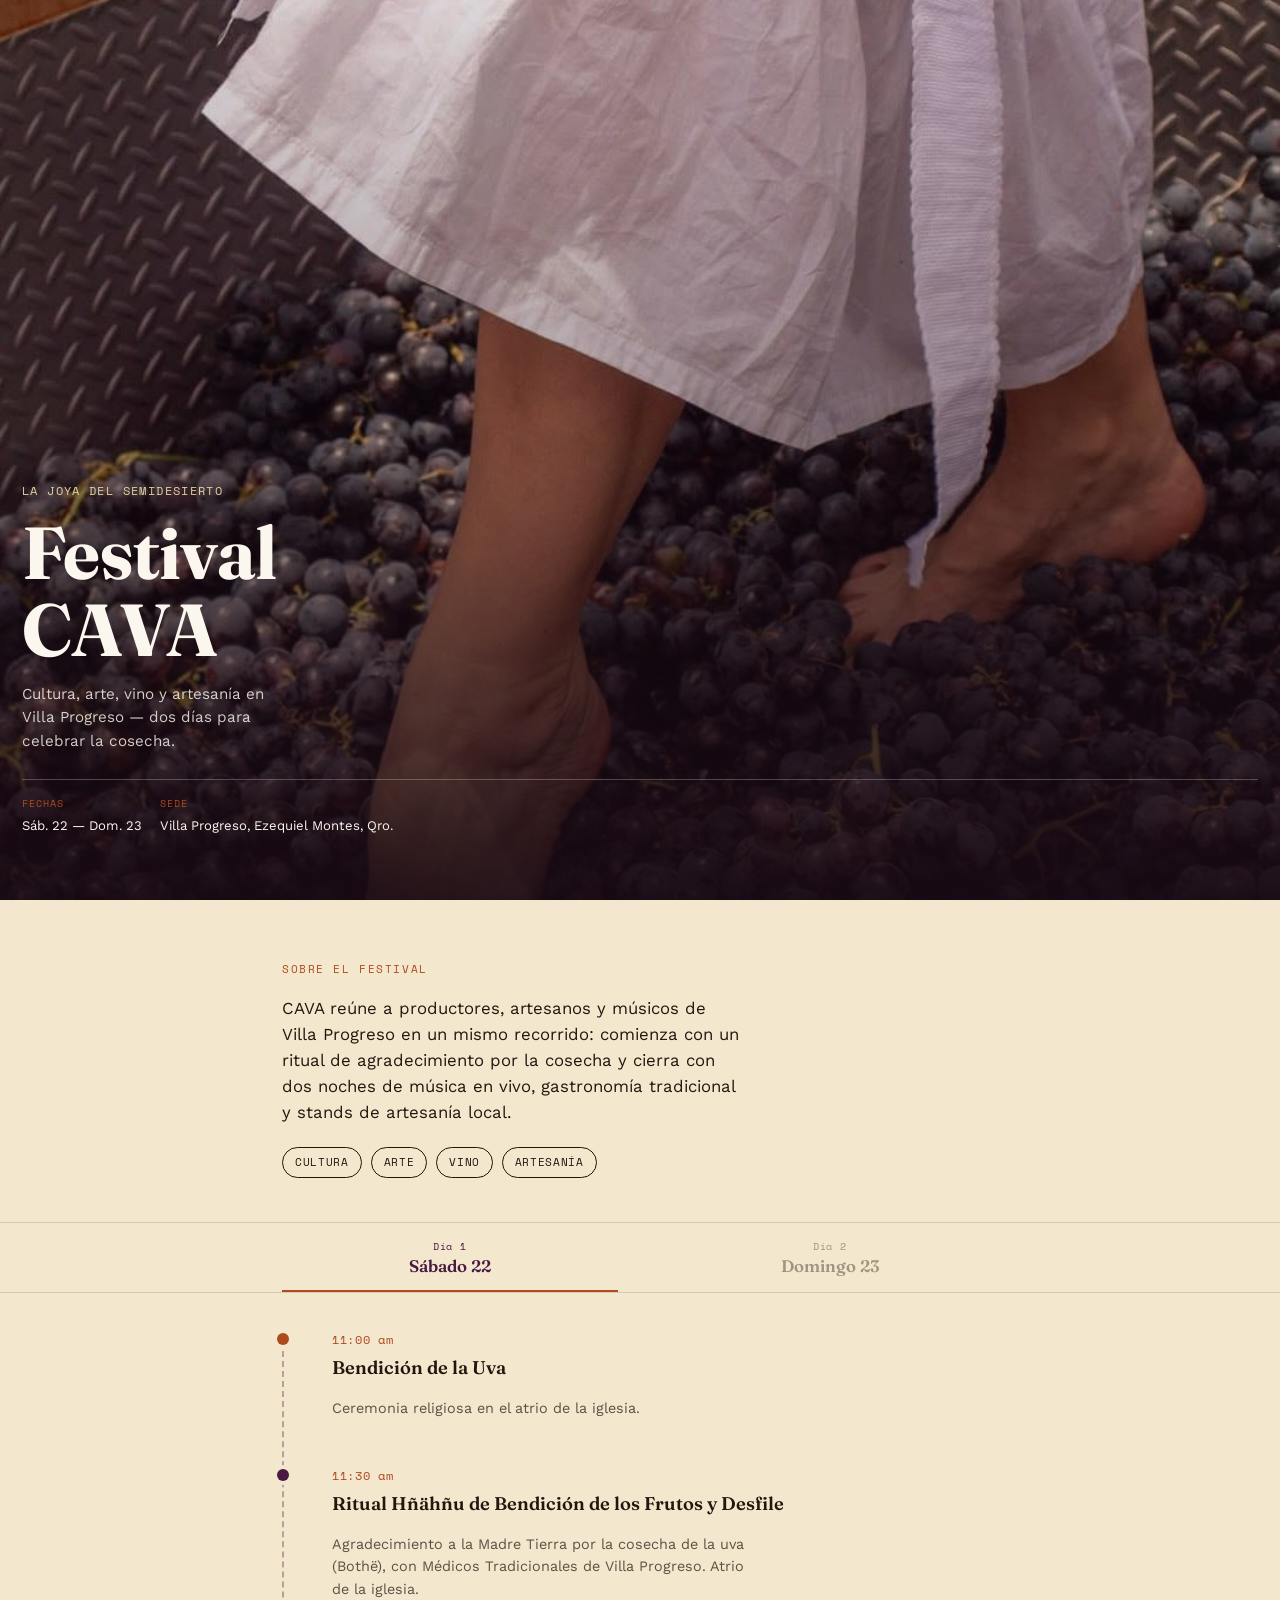
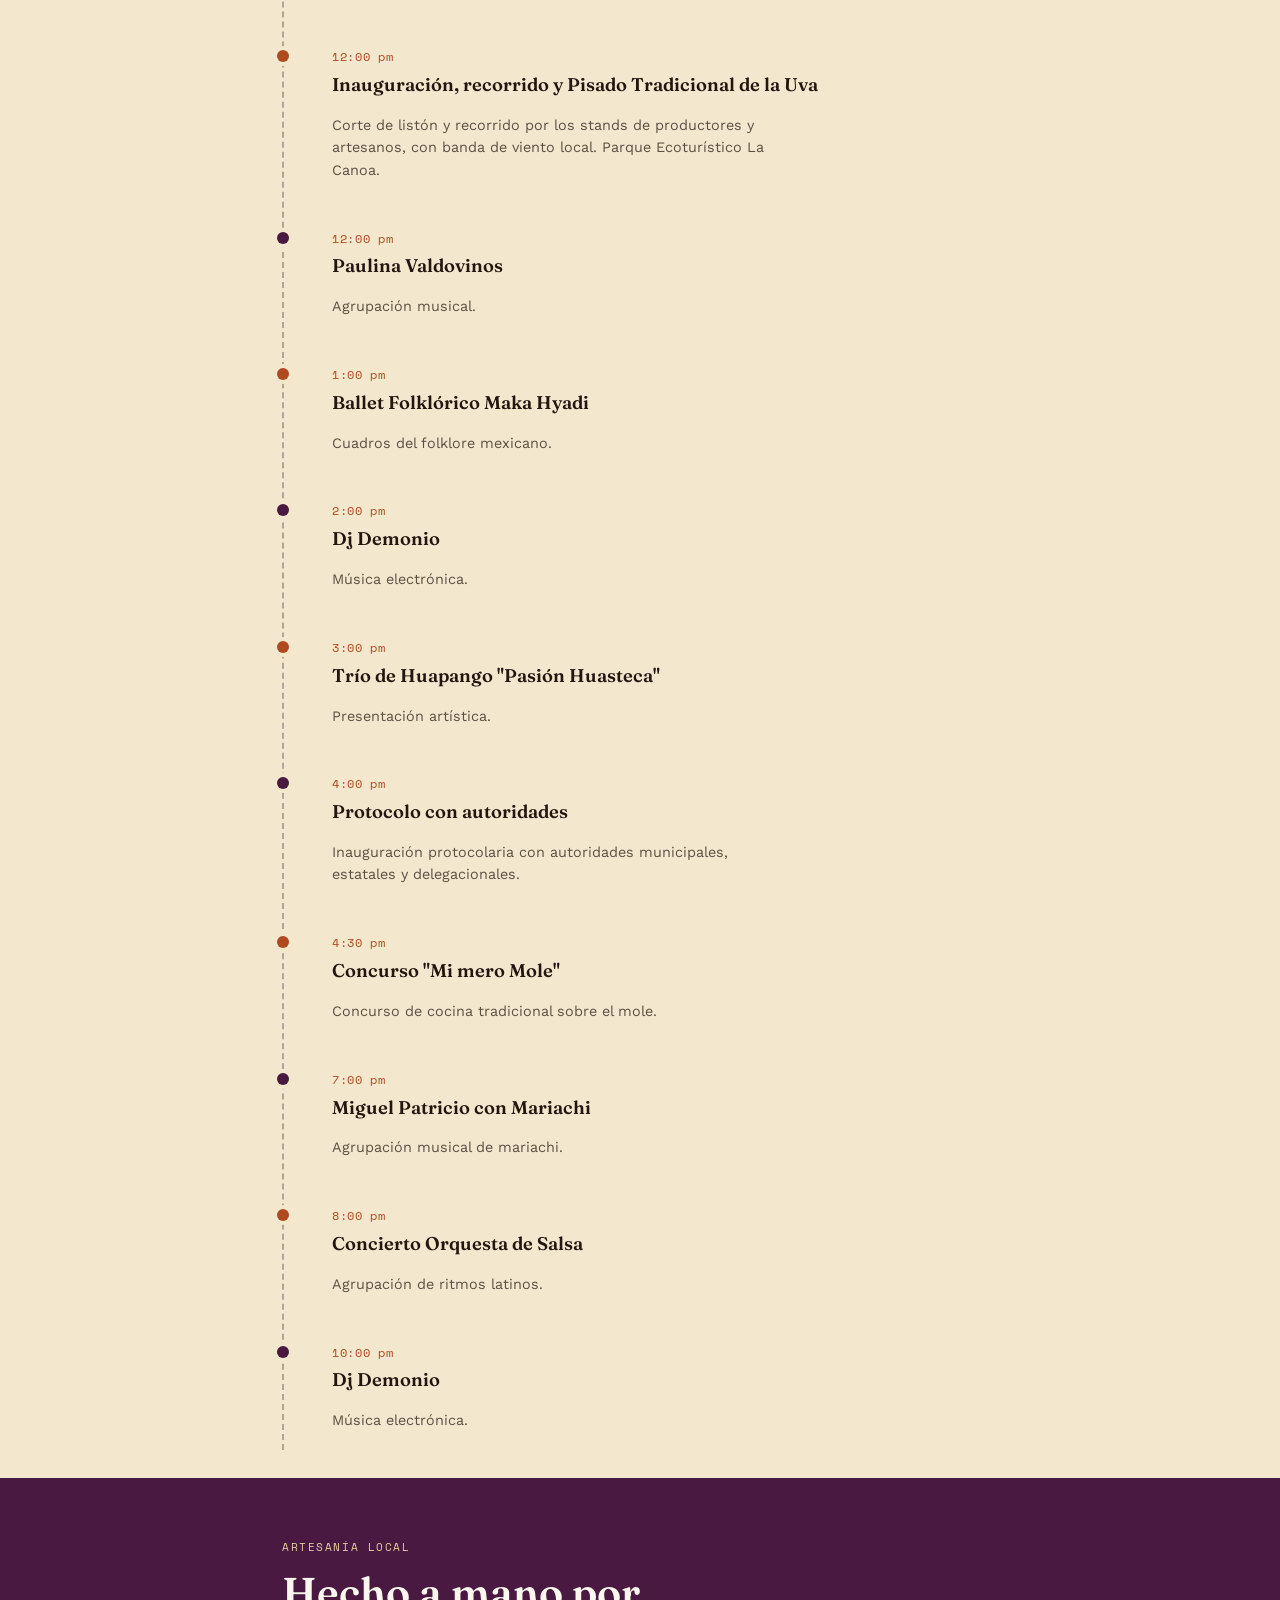
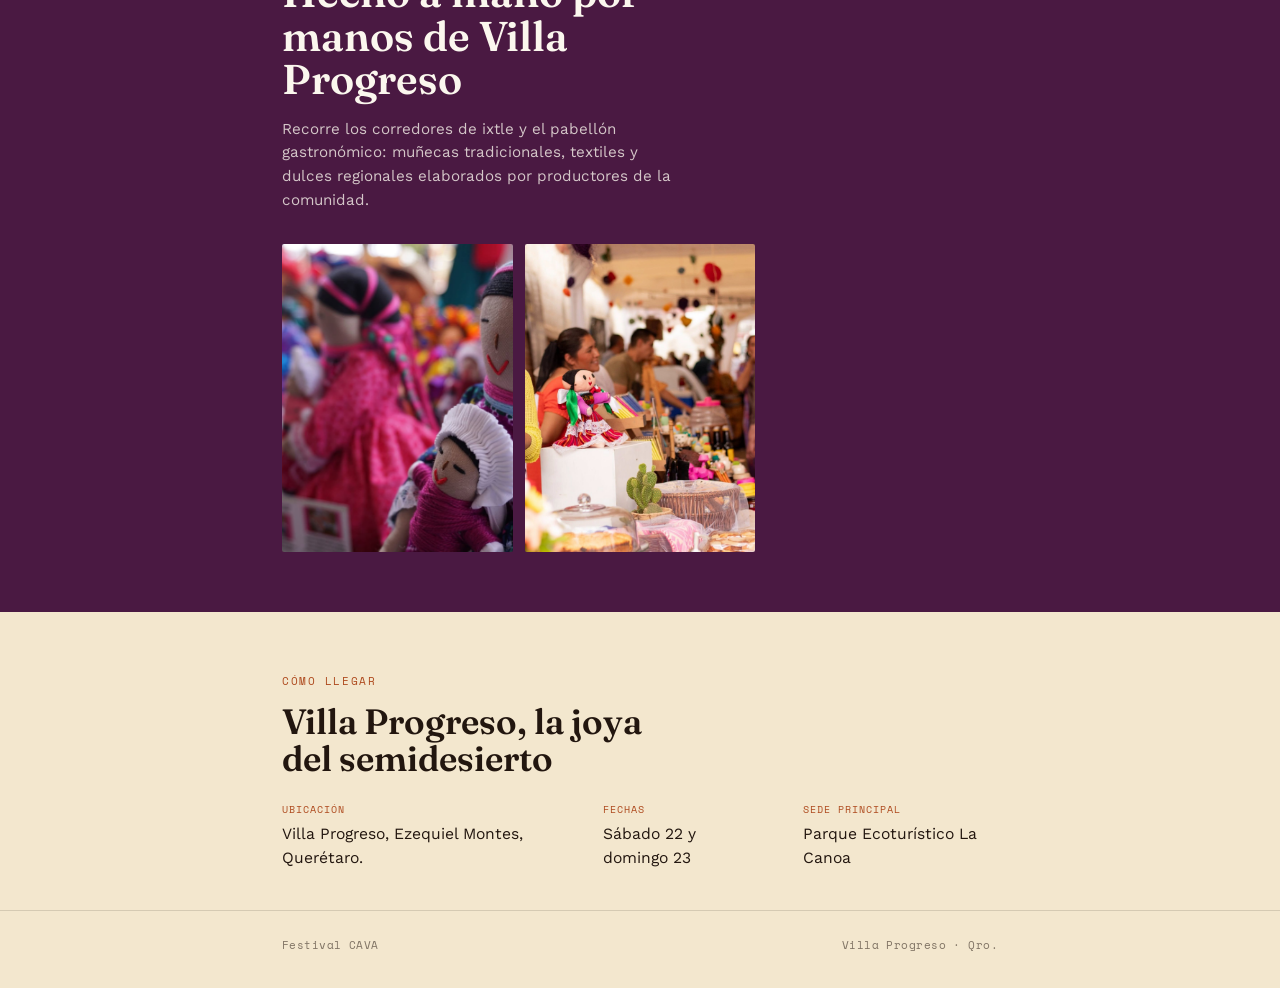
==== commit 4733a740: "fixNameEvent se corrigio el nombre del evetno sava por cava" ====
--- a/index.html
+++ b/index.html
@@ -3,7 +3,7 @@
 <head>
 <meta charset="UTF-8">
 <meta name="viewport" content="width=device-width, initial-scale=1.0">
-<title>Festival SAVA — La joya del semidesierto</title>
+<title>Festival CAVA — La joya del semidesierto</title>
 <link rel="preconnect" href="https://fonts.googleapis.com">
 <link rel="preconnect" href="https://fonts.gstatic.com" crossorigin>
 <link href="https://fonts.googleapis.com/css2?family=Fraunces:opsz,wght@9..144,300;9..144,500;9..144,600;9..144,700&family=Work+Sans:wght@400;500;600&family=Space+Mono:wght@400;700&display=swap" rel="stylesheet">
@@ -347,10 +347,10 @@
 <body>
 
 <header class="hero">
-  <img src="hero-uvas.jpg" alt="Pisado tradicional de la uva durante el Festival SAVA">
+  <img src="hero-uvas.jpg" alt="Pisado tradicional de la uva durante el Festival CAVA">
   <div class="hero-content">
     <div class="hero-lema">La joya del semidesierto</div>
-    <h1>Festival<br>SAVA</h1>
+    <h1>Festival<br>CAVA</h1>
     <p class="hero-sub">Cultura, arte, vino y artesanía en Villa Progreso — dos días para celebrar la cosecha.</p>
     <div class="hero-meta">
       <div><span>Fechas</span>Sáb. 22 — Dom. 23</div>
@@ -362,7 +362,7 @@
 <section class="intro reveal">
   <div class="wrap">
     <span class="eyebrow">Sobre el festival</span>
-    <p style="margin-top:14px;">SAVA reúne a productores, artesanos y músicos de Villa Progreso en un mismo recorrido: comienza con un ritual de agradecimiento por la cosecha y cierra con dos noches de música en vivo, gastronomía tradicional y stands de artesanía local.</p>
+    <p style="margin-top:14px;">CAVA reúne a productores, artesanos y músicos de Villa Progreso en un mismo recorrido: comienza con un ritual de agradecimiento por la cosecha y cierra con dos noches de música en vivo, gastronomía tradicional y stands de artesanía local.</p>
     <div class="tags">
       <span class="tag">Cultura</span>
       <span class="tag">Arte</span>
@@ -501,7 +501,7 @@
     <p>Recorre los corredores de ixtle y el pabellón gastronómico: muñecas tradicionales, textiles y dulces regionales elaborados por productores de la comunidad.</p>
     <div class="craft-gallery">
       <img class="g-tall" src="munecas.jpg" alt="Muñecas artesanales de trapo con vestimenta tradicional mexicana">
-      <img class="g-wide" src="mercado-artesanal.jpg" alt="Puesto de artesanías en el Festival SAVA">
+      <img class="g-wide" src="mercado-artesanal.jpg" alt="Puesto de artesanías en el Festival CAVA">
     </div>
   </div>
 </section>
@@ -529,7 +529,7 @@
 
 <footer>
   <div class="wrap" style="display:flex; justify-content:space-between; width:100%;">
-    <span>Festival SAVA</span>
+    <span>Festival CAVA</span>
     <span>Villa Progreso · Qro.</span>
   </div>
 </footer>
